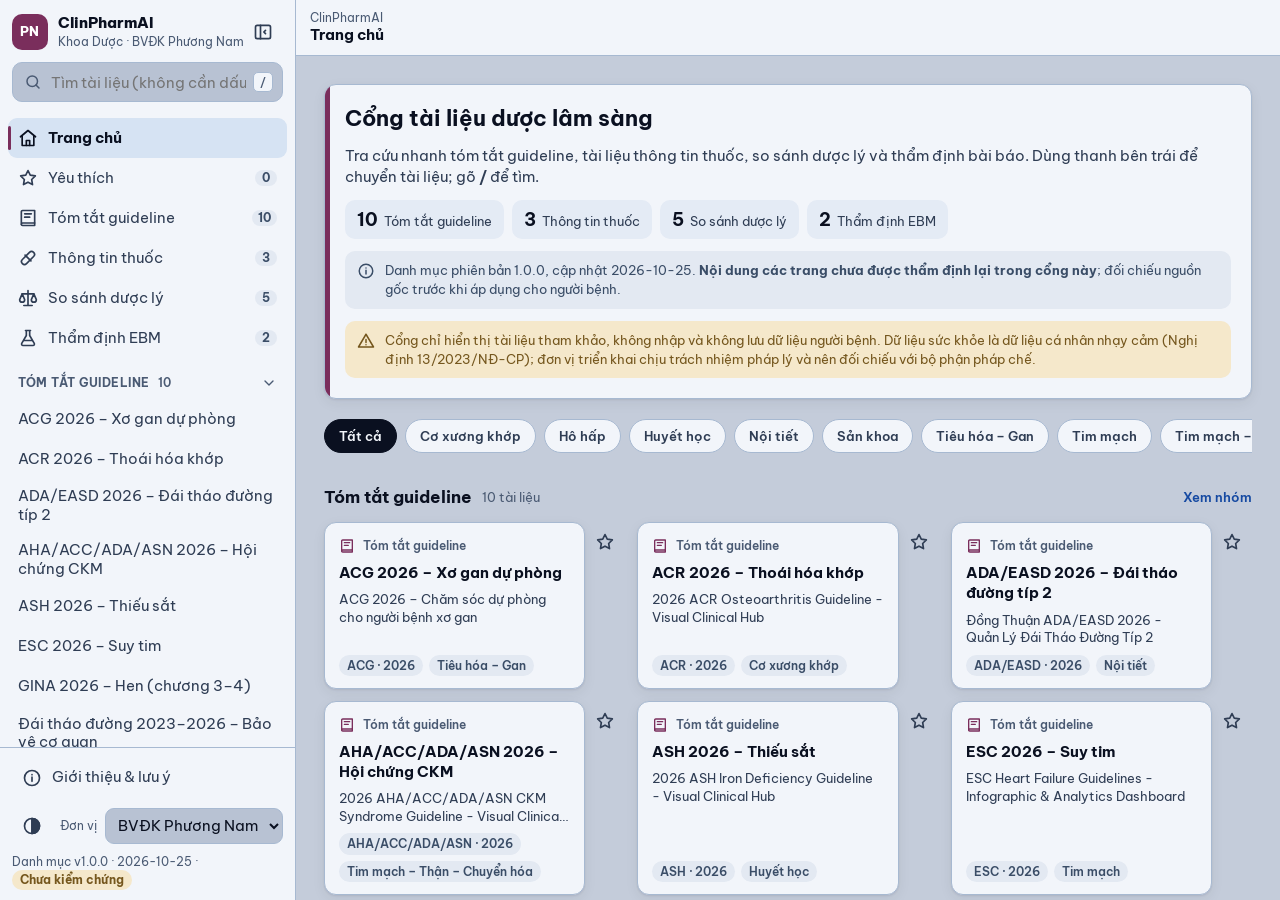
==== index.html @ 9ebda30a "feat: giao diện cổng có sidebar trái, PWA ngoại tuyến - index.html + css/base.css + css/themes.css: " ====
<!doctype html>
<html lang="vi" data-unit="phuong-nam">
<head>
<meta charset="utf-8">
<meta name="viewport" content="width=device-width, initial-scale=1, viewport-fit=cover">
<title>ClinPharmAI Portal</title>
<meta name="description" content="Cổng tra cứu tài liệu dược lâm sàng: tóm tắt guideline, thông tin thuốc, so sánh dược lý, thẩm định EBM.">
<meta name="theme-color" content="#f2f5fa" media="(prefers-color-scheme: light)">
<meta name="theme-color" content="#151f33" media="(prefers-color-scheme: dark)">
<link rel="manifest" href="manifest.webmanifest">
<link rel="icon" href="icons/icon.svg" type="image/svg+xml">
<link rel="apple-touch-icon" href="icons/apple-touch-icon.png">
<link rel="preconnect" href="https://fonts.googleapis.com">
<link rel="preconnect" href="https://fonts.gstatic.com" crossorigin>
<link rel="stylesheet" href="https://fonts.googleapis.com/css2?family=Be+Vietnam+Pro:wght@400;600;700;800&display=swap">
<link rel="stylesheet" href="css/base.css">
<link rel="stylesheet" href="css/themes.css">
<script>
  // Áp theme đã lưu trước khi vẽ để tránh nháy màu.
  (function () {
    try {
      var t = localStorage.getItem('cpai.theme'); if (t === 'light' || t === 'dark') document.documentElement.setAttribute('data-theme', t);
      var u = localStorage.getItem('cpai.unit'); if (u) document.documentElement.setAttribute('data-unit', u);
    } catch (e) {}
  })();
</script>
</head>
<body>
<svg xmlns="http://www.w3.org/2000/svg" style="display:none" aria-hidden="true">
  <symbol id="i-home" viewBox="0 0 24 24"><path d="M3 10.5 12 3l9 7.5"/><path d="M5 9.5V21h14V9.5"/><path d="M10 21v-6h4v6"/></symbol>
  <symbol id="i-star" viewBox="0 0 24 24"><path d="m12 3 2.7 5.6 6.1.9-4.4 4.3 1 6.1L12 17l-5.4 2.9 1-6.1-4.4-4.3 6.1-.9z"/></symbol>
  <symbol id="i-book" viewBox="0 0 24 24"><path d="M4 4.5A1.5 1.5 0 0 1 5.5 3H20v15H5.5A1.5 1.5 0 0 0 4 19.5z"/><path d="M4 19.5A1.5 1.5 0 0 0 5.5 21H20v-3"/><path d="M8 7h8M8 11h6"/></symbol>
  <symbol id="i-pill" viewBox="0 0 24 24"><rect x="2.5" y="8.5" width="19" height="7" rx="3.5" transform="rotate(-45 12 12)"/><path d="m8.5 8.5 7 7"/></symbol>
  <symbol id="i-scale" viewBox="0 0 24 24"><path d="M12 3v18M7 21h10M5 7h14"/><path d="m5 7-3 7a3 3 0 0 0 6 0z"/><path d="m19 7-3 7a3 3 0 0 0 6 0z"/></symbol>
  <symbol id="i-flask" viewBox="0 0 24 24"><path d="M9 3h6M10 3v6L4.5 18.5A1.7 1.7 0 0 0 6 21h12a1.7 1.7 0 0 0 1.5-2.5L14 9V3"/><path d="M7 15h10"/></symbol>
  <symbol id="i-info" viewBox="0 0 24 24"><circle cx="12" cy="12" r="9"/><path d="M12 11v5M12 8h.01"/></symbol>
  <symbol id="i-alert" viewBox="0 0 24 24"><path d="M12 3 2 20h20z"/><path d="M12 10v4M12 17h.01"/></symbol>
  <symbol id="i-menu" viewBox="0 0 24 24"><path d="M4 6h16M4 12h16M4 18h16"/></symbol>
  <symbol id="i-x" viewBox="0 0 24 24"><path d="M6 6l12 12M18 6 6 18"/></symbol>
  <symbol id="i-search" viewBox="0 0 24 24"><circle cx="11" cy="11" r="7"/><path d="m20 20-4-4"/></symbol>
  <symbol id="i-chev" viewBox="0 0 24 24"><path d="m6 9 6 6 6-6"/></symbol>
  <symbol id="i-left" viewBox="0 0 24 24"><path d="m15 6-6 6 6 6"/></symbol>
  <symbol id="i-right" viewBox="0 0 24 24"><path d="m9 6 6 6-6 6"/></symbol>
  <symbol id="i-panel" viewBox="0 0 24 24"><rect x="3" y="4" width="18" height="16" rx="2"/><path d="M9 4v16"/><path d="m15 10-2 2 2 2"/></symbol>
  <symbol id="i-external" viewBox="0 0 24 24"><path d="M14 4h6v6M20 4l-9 9"/><path d="M18 14v5a1 1 0 0 1-1 1H5a1 1 0 0 1-1-1V7a1 1 0 0 1 1-1h5"/></symbol>
  <symbol id="i-clock" viewBox="0 0 24 24"><circle cx="12" cy="12" r="9"/><path d="M12 7v5l3 2"/></symbol>
  <symbol id="i-sun" viewBox="0 0 24 24"><circle cx="12" cy="12" r="4"/><path d="M12 2v2M12 20v2M4.9 4.9l1.4 1.4M17.7 17.7l1.4 1.4M2 12h2M20 12h2M4.9 19.1l1.4-1.4M17.7 6.3l1.4-1.4"/></symbol>
  <symbol id="i-moon" viewBox="0 0 24 24"><path d="M20 14.5A8 8 0 1 1 9.5 4a6.5 6.5 0 0 0 10.5 10.5z"/></symbol>
  <symbol id="i-auto" viewBox="0 0 24 24"><circle cx="12" cy="12" r="9"/><path d="M12 3v18" /><path d="M12 3a9 9 0 0 1 0 18z" fill="currentColor"/></symbol>
</svg>

<a class="skip" href="#main">Bỏ qua tới nội dung</a>

<div class="app" id="app">
  <aside class="sb" id="sidebar" aria-label="Thanh điều hướng">
    <div class="sb-head">
      <a class="brand" href="#/" aria-label="Về trang chủ">
        <span class="brand-logo" id="brand-logo" aria-hidden="true">CP</span>
        <span class="brand-txt">
          <span class="brand-name">ClinPharmAI</span>
          <span class="brand-unit" id="brand-unit">Khoa Dược</span>
        </span>
      </a>
      <button class="icon-btn" id="btn-collapse" type="button" aria-label="Thu gọn thanh bên" title="Thu gọn / mở rộng (Ctrl+B)"><svg class="ico"><use href="#i-panel"/></svg></button>
      <button class="icon-btn sb-close" id="btn-close" type="button" aria-label="Đóng thanh bên"><svg class="ico"><use href="#i-x"/></svg></button>
    </div>

    <div class="sb-search" id="search-box" role="search">
      <svg class="ico" aria-hidden="true"><use href="#i-search"/></svg>
      <label for="q" class="sr-only">Tìm tài liệu</label>
      <input id="q" type="search" placeholder="Tìm tài liệu (không cần dấu)" autocomplete="off" spellcheck="false" enterkeyhint="go">
      <kbd aria-hidden="true">/</kbd>
      <button class="icon-btn clear" id="q-clear" type="button" aria-label="Xoá từ khoá"><svg class="ico"><use href="#i-x"/></svg></button>
    </div>

    <nav class="sb-nav" id="nav" aria-label="Danh mục tài liệu"></nav>

    <div class="sb-foot">
      <a class="nav-item" href="#/gioi-thieu" data-route="about"><svg class="ico" aria-hidden="true"><use href="#i-info"/></svg><span class="lbl">Giới thiệu &amp; lưu ý</span></a>
      <div class="sb-row">
        <button class="icon-btn" id="btn-theme" type="button" aria-label="Đổi giao diện sáng/tối" title="Giao diện: theo hệ thống"><svg class="ico"><use href="#i-auto"/></svg></button>
        <label for="unit">Đơn vị</label>
        <select id="unit">
          <option value="phuong-nam">BVĐK Phương Nam</option>
          <option value="phuong-chau">Phương Châu</option>
          <option value="clinpharmai">ClinPharmAI (lõi)</option>
        </select>
      </div>
      <div class="sb-meta" id="data-meta">Đang tải danh mục…</div>
    </div>
  </aside>
  <div class="scrim" id="scrim"></div>

  <div class="main">
    <header class="topbar">
      <button class="icon-btn menu-btn" id="btn-menu" type="button" aria-label="Mở thanh bên" aria-controls="sidebar" aria-expanded="false"><svg class="ico"><use href="#i-menu"/></svg></button>
      <div class="crumb">
        <span class="crumb-grp" id="crumb-grp">ClinPharmAI</span>
        <span class="crumb-title" id="crumb-title" aria-live="polite">Trang chủ</span>
      </div>
      <span class="pill-off" id="pill-off" hidden>Ngoại tuyến</span>
      <div class="top-actions" id="doc-actions" hidden>
        <button class="icon-btn" id="btn-prev" type="button" aria-label="Tài liệu trước trong nhóm"><svg class="ico"><use href="#i-left"/></svg></button>
        <button class="icon-btn" id="btn-next" type="button" aria-label="Tài liệu sau trong nhóm"><svg class="ico"><use href="#i-right"/></svg></button>
        <button class="icon-btn" id="btn-fav" type="button" aria-pressed="false" aria-label="Thêm vào yêu thích"><svg class="ico"><use href="#i-star"/></svg></button>
        <a class="icon-btn" id="btn-open" href="#" target="_blank" rel="noopener" aria-label="Mở tài liệu trong tab mới" title="Mở trong tab mới"><svg class="ico"><use href="#i-external"/></svg></a>
      </div>
    </header>

    <main id="main" tabindex="-1">
      <section class="view" id="view-page" aria-labelledby="page-h"></section>
      <section class="view viewer" id="view-doc" hidden>
        <div class="loadbar" aria-hidden="true"></div>
        <iframe id="frame" title="Tài liệu" referrerpolicy="no-referrer"></iframe>
      </section>
    </main>
  </div>
</div>

<div class="toast" id="toast" role="status" hidden>
  <span>Đã có bản cập nhật mới.</span>
  <button type="button" id="btn-update">Tải lại</button>
</div>

<noscript><p style="padding:16px">Cần bật JavaScript để dùng cổng tài liệu. Có thể mở trực tiếp các tệp trong thư mục <code>pages/</code>.</p></noscript>

<script src="js/lib.js"></script>
<script src="js/app.js"></script>
</body>
</html>
---- css/base.css ----
/* ClinPharmAI Portal – lõi giao diện. Token lấy từ :root của trang ClinPharmAI (so-sanh-macrolid). */
:root {
  --font: 'Be Vietnam Pro', system-ui, -apple-system, 'Segoe UI', Roboto, sans-serif;
  --text-body: 14.5px; --text-small: 13px; --text-heading: 16.5px;
  --bg: #c4ccda; --bg2: #b8c2d3; --card: #f2f5fa; --card2: #e4ebf5;
  --line: #a7b9d1; --tx: #0a1020; --mut: #2f3d54; --dim: #4a5a73;
  --blue: #164aa2; --accent: #0a8f9b; --accent-ink: #ffffff;
  --val: #d6e3f3;
  --positive-bg: #d9ebe1; --positive-ink: #245d43;
  --caution-bg: #f5e8cb; --caution-ink: #75571e;
  --negative-bg: #f1dce1; --negative-ink: #8b394d;
  --neutral-bg: #e3e9f2; --neutral-ink: #3a4d67;
  --sb-w: 296px; --rail-w: 68px; --top-h: 56px;
  --radius: 12px; --shadow: 0 1px 2px rgba(10, 16, 32, .08), 0 4px 14px rgba(10, 16, 32, .06);
  color-scheme: light;
}

@media (prefers-color-scheme: dark) {
  :root:not([data-theme="light"]) {
    --bg: #0d1424; --bg2: #111a2d; --card: #151f33; --card2: #1c2840;
    --line: #2b3a57; --tx: #e6ecf5; --mut: #b6c2d6; --dim: #8e9db5;
    --blue: #8fb4ff; --val: #22345a;
    --positive-bg: #17352a; --positive-ink: #9fd8b9;
    --caution-bg: #3a3018; --caution-ink: #ecd29a;
    --negative-bg: #3d1f29; --negative-ink: #f0b3c2;
    --neutral-bg: #1f2b42; --neutral-ink: #c0cde2;
    --shadow: 0 1px 2px rgba(0, 0, 0, .4), 0 4px 14px rgba(0, 0, 0, .25);
    color-scheme: dark;
  }
}
:root[data-theme="dark"] {
  --bg: #0d1424; --bg2: #111a2d; --card: #151f33; --card2: #1c2840;
  --line: #2b3a57; --tx: #e6ecf5; --mut: #b6c2d6; --dim: #8e9db5;
  --blue: #8fb4ff; --val: #22345a;
  --positive-bg: #17352a; --positive-ink: #9fd8b9;
  --caution-bg: #3a3018; --caution-ink: #ecd29a;
  --negative-bg: #3d1f29; --negative-ink: #f0b3c2;
  --neutral-bg: #1f2b42; --neutral-ink: #c0cde2;
  --shadow: 0 1px 2px rgba(0, 0, 0, .4), 0 4px 14px rgba(0, 0, 0, .25);
  color-scheme: dark;
}

*, *::before, *::after { box-sizing: border-box; }
html, body { height: 100%; }
body {
  margin: 0; font-family: var(--font); font-size: var(--text-body); line-height: 1.5;
  color: var(--tx); background: var(--bg); -webkit-text-size-adjust: 100%;
  overflow: hidden;
}
button, input, select { font: inherit; color: inherit; }
a { color: var(--blue); }
.ico { width: 20px; height: 20px; flex: none; fill: none; stroke: currentColor; stroke-width: 2; stroke-linecap: round; stroke-linejoin: round; }
.sr-only { position: absolute !important; width: 1px; height: 1px; overflow: hidden; clip: rect(0 0 0 0); white-space: nowrap; }
.skip { position: absolute; left: 8px; top: -60px; z-index: 100; background: var(--card); color: var(--tx); padding: 8px 12px; border-radius: 8px; }
.skip:focus { top: 8px; }
:focus-visible { outline: 3px solid var(--accent); outline-offset: 2px; }

/* ---------- Khung ---------- */
.app { display: flex; height: 100vh; height: 100dvh; }
.main { flex: 1; min-width: 0; display: flex; flex-direction: column; }

/* ---------- Sidebar ---------- */
.sb {
  width: var(--sb-w); flex: none; display: flex; flex-direction: column;
  background: var(--card); border-right: 1px solid var(--line);
  transition: width .18s ease, transform .2s ease;
}
.sb-head { display: flex; align-items: center; gap: 10px; padding: 12px 12px 10px; min-height: var(--top-h); }
.brand { display: flex; align-items: center; gap: 10px; min-width: 0; flex: 1; color: inherit; text-decoration: none; border-radius: 10px; }
.brand-logo {
  width: 36px; height: 36px; border-radius: 10px; flex: none; display: grid; place-items: center;
  background: var(--accent); color: var(--accent-ink); font-weight: 800; font-size: 13px; letter-spacing: .3px;
}
.brand-txt { min-width: 0; line-height: 1.2; }
.brand-name { font-weight: 800; font-size: 15px; white-space: nowrap; overflow: hidden; text-overflow: ellipsis; }
.brand-unit { font-size: 12px; color: var(--dim); white-space: nowrap; overflow: hidden; text-overflow: ellipsis; }
.icon-btn {
  width: 40px; height: 40px; flex: none; display: inline-grid; place-items: center;
  border: 1px solid transparent; border-radius: 10px; background: transparent; cursor: pointer; color: var(--mut);
}
.icon-btn:hover { background: var(--card2); color: var(--tx); }
.icon-btn[aria-pressed="true"] { color: var(--accent); }
.icon-btn[disabled] { opacity: .35; pointer-events: none; }

.sb-search { padding: 0 12px 10px; position: relative; }
.sb-search .ico { position: absolute; left: 24px; top: 11px; width: 18px; height: 18px; color: var(--dim); pointer-events: none; }
.sb-search input {
  width: 100%; height: 40px; padding: 0 36px 0 38px; border-radius: 10px;
  border: 1px solid var(--line); background: var(--bg2); outline: none;
}
.sb-search input:focus { border-color: var(--accent); background: var(--card); }
.sb-search input::-webkit-search-cancel-button { display: none; }
.sb-search kbd {
  position: absolute; right: 22px; top: 10px; font: 600 11px/18px var(--font); padding: 0 6px;
  border: 1px solid var(--line); border-radius: 5px; color: var(--dim); background: var(--card);
}
.sb-search .clear { position: absolute; right: 16px; top: 2px; width: 36px; height: 36px; display: none; }
.sb-search.has-q .clear { display: inline-grid; }
.sb-search.has-q kbd { display: none; }

.sb-nav { flex: 1; overflow-y: auto; overscroll-behavior: contain; padding: 4px 8px 12px; }
.nav-sec { margin-top: 10px; }
.nav-title {
  display: flex; align-items: center; gap: 8px; width: 100%; padding: 6px 10px; border: 0; background: none;
  font-size: 11.5px; font-weight: 700; letter-spacing: .5px; text-transform: uppercase; color: var(--dim); cursor: default; text-align: left;
}
button.nav-title { cursor: pointer; border-radius: 8px; }
button.nav-title:hover { background: var(--card2); color: var(--tx); }
.nav-title .chev { width: 16px; height: 16px; margin-left: auto; transition: transform .15s; }
.nav-title[aria-expanded="false"] .chev { transform: rotate(-90deg); }
.nav-title .count { font-weight: 600; letter-spacing: 0; text-transform: none; color: var(--dim); }
.nav-list { list-style: none; margin: 2px 0 0; padding: 0; }
.nav-list[hidden] { display: none; }
.nav-item {
  position: relative; display: flex; align-items: center; gap: 10px; min-height: 40px; padding: 8px 10px;
  border-radius: 9px; color: var(--mut); text-decoration: none; line-height: 1.3;
}
.nav-item:hover { background: var(--card2); color: var(--tx); }
.nav-item[aria-current="page"] { background: var(--val); color: var(--tx); font-weight: 700; }
.nav-item[aria-current="page"]::before {
  content: ""; position: absolute; left: 0; top: 8px; bottom: 8px; width: 3px; border-radius: 3px; background: var(--accent);
}
.nav-item .lbl { flex: 1; min-width: 0; overflow: hidden; text-overflow: ellipsis; }
.nav-item .badge { font-size: 11.5px; font-weight: 700; min-width: 22px; text-align: center; padding: 1px 6px; border-radius: 999px; background: var(--neutral-bg); color: var(--neutral-ink); }
.nav-item .sub { display: block; font-size: 11.5px; font-weight: 400; color: var(--dim); }
.nav-item mark { background: var(--caution-bg); color: var(--caution-ink); border-radius: 3px; padding: 0 1px; }
.nav-empty { padding: 14px 12px; color: var(--dim); font-size: var(--text-small); }

.sb-foot { border-top: 1px solid var(--line); padding: 10px 12px; display: flex; flex-direction: column; gap: 8px; }
.sb-row { display: flex; align-items: center; gap: 8px; }
.sb-row label { font-size: 12px; color: var(--dim); white-space: nowrap; }
.sb-row select {
  flex: 1; min-width: 0; height: 36px; border-radius: 9px; border: 1px solid var(--line); background: var(--bg2); padding: 0 8px;
}
.sb-meta { font-size: 11.5px; color: var(--dim); line-height: 1.4; }

/* Thu gọn thành thanh biểu tượng (máy tính) */
@media (min-width: 900px) {
  .app[data-sb="rail"] .sb { width: var(--rail-w); }
  .app[data-sb="rail"] .brand-txt,
  .app[data-sb="rail"] .sb-search,
  .app[data-sb="rail"] .nav-title,
  .app[data-sb="rail"] .nav-item .lbl,
  .app[data-sb="rail"] .nav-item .badge,
  .app[data-sb="rail"] .nav-sec.docs,
  .app[data-sb="rail"] .sb-row label,
  .app[data-sb="rail"] .sb-row select,
  .app[data-sb="rail"] .sb-meta { display: none; }
  .app[data-sb="rail"] .sb-head { flex-direction: column; padding: 10px 0; gap: 6px; }
  .app[data-sb="rail"] .brand { flex: none; }
  .app[data-sb="rail"] .nav-item { justify-content: center; padding: 8px 0; }
  .app[data-sb="rail"] .nav-list[hidden] { display: block; }
  .app[data-sb="rail"] .sb-row { justify-content: center; }
  .app[data-sb="rail"] #btn-collapse .ico { transform: rotate(180deg); }
  .sb-close, .menu-btn { display: none !important; }
}

/* Ngăn kéo trượt (điện thoại / máy tính bảng dọc) */
@media (max-width: 899.98px) {
  .sb {
    position: fixed; z-index: 40; inset: 0 auto 0 0; width: min(86vw, 320px);
    transform: translateX(-102%); box-shadow: 0 0 40px rgba(0, 0, 0, .25);
  }
  .app[data-drawer="open"] .sb { transform: none; }
  .scrim { position: fixed; inset: 0; z-index: 30; background: rgba(10, 16, 32, .45); opacity: 0; pointer-events: none; transition: opacity .2s; }
  .app[data-drawer="open"] .scrim { opacity: 1; pointer-events: auto; }
  #btn-collapse { display: none; }
  .sb-search kbd { display: none; }
}
@media (prefers-reduced-motion: reduce) { .sb, .scrim, .nav-title .chev { transition: none; } }

/* ---------- Thanh trên ---------- */
.topbar {
  height: var(--top-h); flex: none; display: flex; align-items: center; gap: 6px; padding: 0 10px;
  background: var(--card); border-bottom: 1px solid var(--line);
}
.crumb { flex: 1; min-width: 0; display: flex; flex-direction: column; line-height: 1.25; padding: 0 4px; }
.crumb-grp { font-size: 11.5px; color: var(--dim); white-space: nowrap; overflow: hidden; text-overflow: ellipsis; }
.crumb-title { font-weight: 700; white-space: nowrap; overflow: hidden; text-overflow: ellipsis; }
.top-actions { display: flex; align-items: center; gap: 2px; }
.top-actions[hidden] { display: none; }
.pill-off { font-size: 12px; font-weight: 700; padding: 3px 8px; border-radius: 999px; background: var(--caution-bg); color: var(--caution-ink); white-space: nowrap; }
.pill-off[hidden] { display: none; }
@media (max-width: 480px) { #btn-prev, #btn-next { display: none; } }

/* ---------- Vùng nội dung ---------- */
#main { flex: 1; min-height: 0; position: relative; outline: none; }
.view { position: absolute; inset: 0; overflow-y: auto; overscroll-behavior: contain; }
.view[hidden] { display: none; }
.wrap { max-width: 1100px; margin: 0 auto; padding: 20px 16px 40px; }
@media (min-width: 900px) { .wrap { padding: 28px 28px 48px; } }

.hero {
  background: var(--card); border: 1px solid var(--line); border-radius: var(--radius); box-shadow: var(--shadow);
  padding: 20px; display: grid; gap: 12px; position: relative; overflow: hidden;
}
.hero::before { content: ""; position: absolute; inset: 0 auto 0 0; width: 5px; background: var(--accent); }
.hero h1 { margin: 0; font-size: 22px; line-height: 1.25; }
.hero p { margin: 0; color: var(--mut); }
.stats { display: flex; flex-wrap: wrap; gap: 8px; }
.stat { display: flex; align-items: baseline; gap: 6px; padding: 6px 12px; border-radius: 10px; background: var(--card2); }
.stat b { font-size: 18px; }
.stat span { font-size: 12.5px; color: var(--mut); }

.note {
  display: flex; gap: 10px; align-items: flex-start; padding: 10px 12px; border-radius: 10px;
  font-size: var(--text-small); background: var(--caution-bg); color: var(--caution-ink); line-height: 1.45;
}
.note .ico { width: 18px; height: 18px; margin-top: 1px; }
.note.info { background: var(--neutral-bg); color: var(--neutral-ink); }

.sec-h { display: flex; align-items: center; gap: 10px; margin: 26px 0 12px; }
.sec-h h2 { margin: 0; font-size: var(--text-heading); }
.sec-h .count { color: var(--dim); font-size: var(--text-small); }
.sec-h a { margin-left: auto; font-size: var(--text-small); font-weight: 600; text-decoration: none; }

.chips { display: flex; gap: 8px; overflow-x: auto; padding: 2px 0 6px; margin-top: 18px; scrollbar-width: thin; }
.chip {
  flex: none; height: 34px; padding: 0 14px; border-radius: 999px; border: 1px solid var(--line);
  background: var(--card); color: var(--mut); cursor: pointer; font-size: var(--text-small); font-weight: 600;
}
.chip[aria-pressed="true"] { background: var(--tx); color: var(--card); border-color: var(--tx); }

.grid { display: grid; gap: 12px; grid-template-columns: repeat(auto-fill, minmax(min(100%, 260px), 1fr)); }
.card-wrap { position: relative; display: flex; }
.card {
  flex: 1; position: relative; display: flex; flex-direction: column; gap: 8px; padding: 14px 14px 12px; min-height: 120px;
  background: var(--card); border: 1px solid var(--line); border-radius: var(--radius); box-shadow: var(--shadow);
  color: inherit; text-decoration: none; transition: border-color .15s, transform .15s;
}
.card:hover { border-color: var(--accent); transform: translateY(-1px); }
.card-top { display: flex; align-items: center; gap: 8px; color: var(--dim); font-size: 12px; font-weight: 600; padding-right: 36px; }
.card-top .ico { width: 16px; height: 16px; color: var(--accent); }
.card h3 { margin: 0; font-size: 15px; line-height: 1.35; }
.card p { margin: 0; font-size: 12.5px; color: var(--mut); line-height: 1.4; display: -webkit-box; -webkit-line-clamp: 2; -webkit-box-orient: vertical; overflow: hidden; }
.tags { display: flex; flex-wrap: wrap; gap: 6px; margin-top: auto; }
.tag { font-size: 11.5px; font-weight: 600; padding: 2px 8px; border-radius: 999px; background: var(--neutral-bg); color: var(--neutral-ink); }
.card .fav { position: absolute; top: 6px; right: 6px; z-index: 1; }
.card .fav[aria-pressed="true"] .ico { fill: currentColor; color: #d89a12; }

.empty { text-align: center; padding: 48px 16px; color: var(--dim); }
.empty .ico { width: 40px; height: 40px; margin-bottom: 8px; }
.empty h2 { color: var(--tx); font-size: var(--text-heading); margin: 0 0 6px; }

/* Khung xem tài liệu */
.viewer { display: flex; flex-direction: column; overflow: hidden; background: #fff; }
.viewer iframe { flex: 1; width: 100%; border: 0; background: #fff; }
.loadbar { position: absolute; top: 0; left: 0; height: 3px; width: 0; background: var(--accent); z-index: 2; transition: width .3s ease, opacity .3s; }
.viewer.loading .loadbar { width: 70%; transition: width 6s cubic-bezier(.1, .7, .2, 1); }
.viewer.loaded .loadbar { width: 100%; opacity: 0; }

/* Trang giới thiệu */
.prose { background: var(--card); border: 1px solid var(--line); border-radius: var(--radius); padding: 18px 20px; box-shadow: var(--shadow); }
.prose h2 { font-size: var(--text-heading); margin: 18px 0 8px; }
.prose h2:first-child { margin-top: 0; }
.prose p, .prose li { color: var(--mut); }
.prose table { width: 100%; border-collapse: collapse; font-size: var(--text-small); }
.prose th, .prose td { text-align: left; padding: 7px 8px; border-bottom: 1px solid var(--line); vertical-align: top; }
.prose kbd { font: 600 12px var(--font); padding: 1px 6px; border: 1px solid var(--line); border-radius: 5px; background: var(--card2); }
.badge-unv { display: inline-block; font-size: 11.5px; font-weight: 700; padding: 2px 8px; border-radius: 999px; background: var(--caution-bg); color: var(--caution-ink); }

/* Thông báo cập nhật */
.toast {
  position: fixed; left: 50%; bottom: 16px; transform: translateX(-50%); z-index: 60; display: flex; align-items: center; gap: 12px;
  background: var(--tx); color: var(--card); padding: 10px 12px 10px 16px; border-radius: 12px; box-shadow: var(--shadow);
  max-width: calc(100vw - 32px); font-size: var(--text-small);
}
.toast[hidden] { display: none; }
.toast button { border: 0; border-radius: 8px; padding: 8px 12px; font-weight: 700; background: var(--accent); color: var(--accent-ink); cursor: pointer; }
---- css/themes.css ----
/* Lớp theme theo đơn vị: chỉ đổi màu nhấn. Tên/logo đổi trong js/app.js (UNITS). */
:root[data-unit="clinpharmai"] { --accent: #0a8f9b; --accent-ink: #ffffff; }
/* Phương Nam: màu mận theo bộ nhận diện navy + mận (mã màu chưa đối chiếu logo gốc) */
:root[data-unit="phuong-nam"] { --accent: #7a2e5c; --accent-ink: #ffffff; }
/* Phương Châu: màu tạm, CHƯA có bộ nhận diện gốc để đối chiếu */
:root[data-unit="phuong-chau"] { --accent: #0b6e4f; --accent-ink: #ffffff; }

@media (prefers-color-scheme: dark) {
  :root:not([data-theme="light"])[data-unit="phuong-nam"] { --accent: #d07aab; --accent-ink: #1a0a14; }
  :root:not([data-theme="light"])[data-unit="phuong-chau"] { --accent: #4fc79a; --accent-ink: #062016; }
  :root:not([data-theme="light"])[data-unit="clinpharmai"] { --accent: #3cc4cf; --accent-ink: #04191b; }
}
:root[data-theme="dark"][data-unit="phuong-nam"] { --accent: #d07aab; --accent-ink: #1a0a14; }
:root[data-theme="dark"][data-unit="phuong-chau"] { --accent: #4fc79a; --accent-ink: #062016; }
:root[data-theme="dark"][data-unit="clinpharmai"] { --accent: #3cc4cf; --accent-ink: #04191b; }
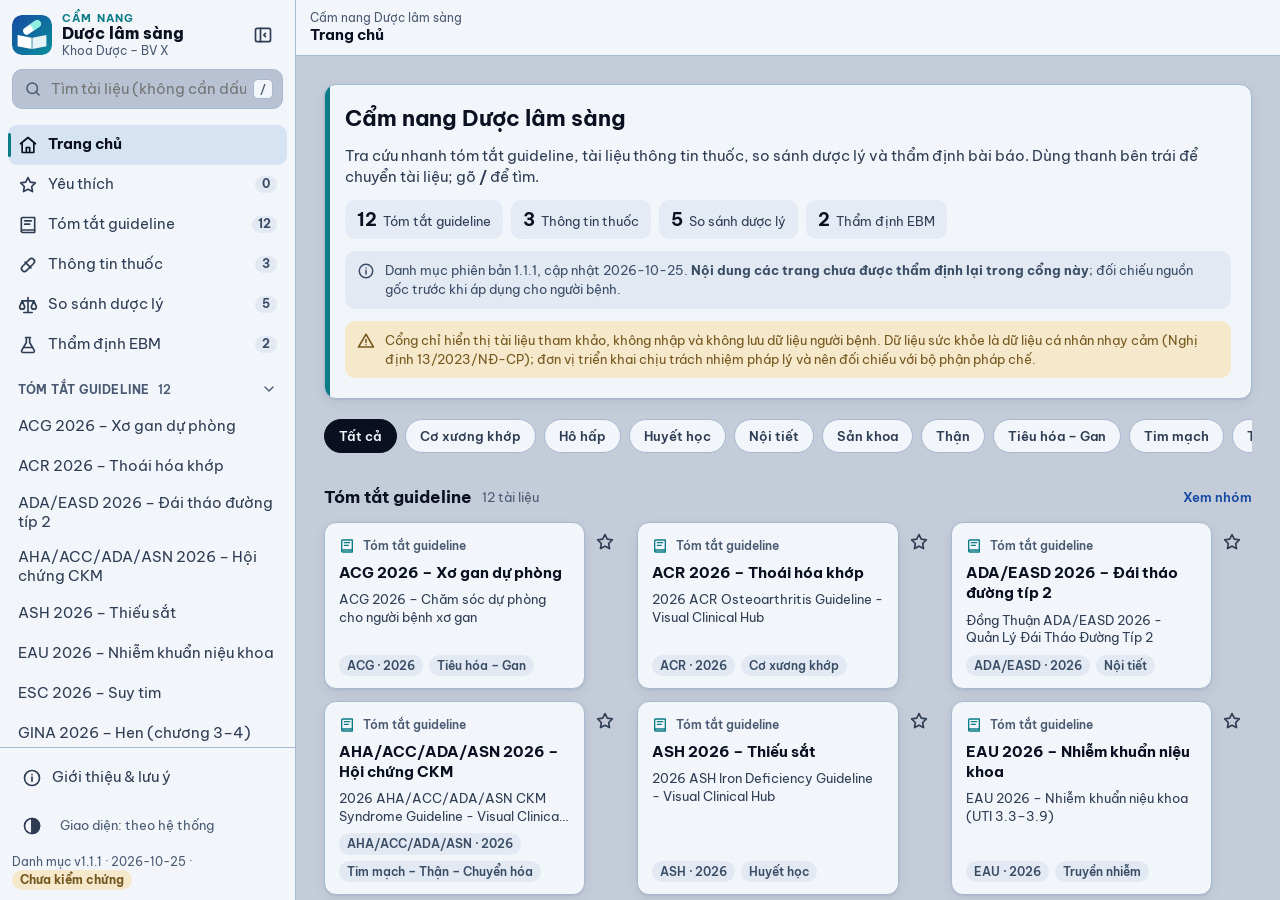
==== commit 7a66596e: "feat: đổi tên thành Cẩm nang Dược lâm sàng, logo mới, đơn vị Khoa Dược – BV X - Tên ứng dụng: Cẩm na" ====
--- a/index.html
+++ b/index.html
@@ -1,10 +1,10 @@
 <!doctype html>
-<html lang="vi" data-unit="phuong-nam">
+<html lang="vi" data-unit="bv-x">
 <head>
 <meta charset="utf-8">
 <meta name="viewport" content="width=device-width, initial-scale=1, viewport-fit=cover">
-<title>ClinPharmAI Portal</title>
-<meta name="description" content="Cổng tra cứu tài liệu dược lâm sàng: tóm tắt guideline, thông tin thuốc, so sánh dược lý, thẩm định EBM.">
+<title>Cẩm nang Dược lâm sàng</title>
+<meta name="description" content="Cẩm nang Dược lâm sàng – Khoa Dược, BV X: tóm tắt guideline, thông tin thuốc, so sánh dược lý, thẩm định EBM.">
 <meta name="theme-color" content="#f2f5fa" media="(prefers-color-scheme: light)">
 <meta name="theme-color" content="#151f33" media="(prefers-color-scheme: dark)">
 <link rel="manifest" href="manifest.webmanifest">
@@ -20,7 +20,6 @@
   (function () {
     try {
       var t = localStorage.getItem('cpai.theme'); if (t === 'light' || t === 'dark') document.documentElement.setAttribute('data-theme', t);
-      var u = localStorage.getItem('cpai.unit'); if (u) document.documentElement.setAttribute('data-unit', u);
     } catch (e) {}
   })();
 </script>
@@ -55,10 +54,10 @@
   <aside class="sb" id="sidebar" aria-label="Thanh điều hướng">
     <div class="sb-head">
       <a class="brand" href="#/" aria-label="Về trang chủ">
-        <span class="brand-logo" id="brand-logo" aria-hidden="true">CP</span>
+        <img class="brand-logo" src="icons/icon.svg" width="40" height="40" alt="">
         <span class="brand-txt">
-          <span class="brand-name">ClinPharmAI</span>
-          <span class="brand-unit" id="brand-unit">Khoa Dược</span>
+          <span class="brand-name"><span class="brand-kicker">Cẩm nang</span> <span class="brand-main">Dược lâm sàng</span></span>
+          <span class="brand-unit">Khoa Dược – BV X</span>
         </span>
       </a>
       <button class="icon-btn" id="btn-collapse" type="button" aria-label="Thu gọn thanh bên" title="Thu gọn / mở rộng (Ctrl+B)"><svg class="ico"><use href="#i-panel"/></svg></button>
@@ -79,12 +78,7 @@
       <a class="nav-item" href="#/gioi-thieu" data-route="about"><svg class="ico" aria-hidden="true"><use href="#i-info"/></svg><span class="lbl">Giới thiệu &amp; lưu ý</span></a>
       <div class="sb-row">
         <button class="icon-btn" id="btn-theme" type="button" aria-label="Đổi giao diện sáng/tối" title="Giao diện: theo hệ thống"><svg class="ico"><use href="#i-auto"/></svg></button>
-        <label for="unit">Đơn vị</label>
-        <select id="unit">
-          <option value="phuong-nam">BVĐK Phương Nam</option>
-          <option value="phuong-chau">Phương Châu</option>
-          <option value="clinpharmai">ClinPharmAI (lõi)</option>
-        </select>
+        <span class="sb-row-lbl" id="theme-lbl">Giao diện: theo hệ thống</span>
       </div>
       <div class="sb-meta" id="data-meta">Đang tải danh mục…</div>
     </div>
@@ -95,7 +89,7 @@
     <header class="topbar">
       <button class="icon-btn menu-btn" id="btn-menu" type="button" aria-label="Mở thanh bên" aria-controls="sidebar" aria-expanded="false"><svg class="ico"><use href="#i-menu"/></svg></button>
       <div class="crumb">
-        <span class="crumb-grp" id="crumb-grp">ClinPharmAI</span>
+        <span class="crumb-grp" id="crumb-grp">Cẩm nang Dược lâm sàng</span>
         <span class="crumb-title" id="crumb-title" aria-live="polite">Trang chủ</span>
       </div>
       <span class="pill-off" id="pill-off" hidden>Ngoại tuyến</span>
--- a/css/base.css
+++ b/css/base.css
@@ -1,4 +1,4 @@
-/* ClinPharmAI Portal – lõi giao diện. Token lấy từ :root của trang ClinPharmAI (so-sanh-macrolid). */
+/* Cẩm nang Dược lâm sàng – lõi giao diện. Token lấy từ :root của trang ClinPharmAI (so-sanh-macrolid). */
 :root {
   --font: 'Be Vietnam Pro', system-ui, -apple-system, 'Segoe UI', Roboto, sans-serif;
   --text-body: 14.5px; --text-small: 13px; --text-heading: 16.5px;
@@ -67,13 +67,11 @@
 }
 .sb-head { display: flex; align-items: center; gap: 10px; padding: 12px 12px 10px; min-height: var(--top-h); }
 .brand { display: flex; align-items: center; gap: 10px; min-width: 0; flex: 1; color: inherit; text-decoration: none; border-radius: 10px; }
-.brand-logo {
-  width: 36px; height: 36px; border-radius: 10px; flex: none; display: grid; place-items: center;
-  background: var(--accent); color: var(--accent-ink); font-weight: 800; font-size: 13px; letter-spacing: .3px;
-}
+.brand-logo { width: 40px; height: 40px; border-radius: 10px; flex: none; display: block; }
 .brand-txt { min-width: 0; line-height: 1.2; }
-.brand-name { font-weight: 800; font-size: 15px; white-space: nowrap; overflow: hidden; text-overflow: ellipsis; }
-.brand-unit { font-size: 12px; color: var(--dim); white-space: nowrap; overflow: hidden; text-overflow: ellipsis; }
+.brand-name { display: block; line-height: 1.15; }
+.brand-kicker { display: block; font-size: 10.5px; font-weight: 700; letter-spacing: 1.2px; text-transform: uppercase; color: var(--accent); }
+.brand-main { display: block; font-size: 16px; font-weight: 800; white-space: nowrap; overflow: hidden; text-overflow: ellipsis; }.brand-unit { display: block; margin-top: 2px; font-size: 12px; color: var(--dim); white-space: nowrap; overflow: hidden; text-overflow: ellipsis; }
 .icon-btn {
   width: 40px; height: 40px; flex: none; display: inline-grid; place-items: center;
   border: 1px solid transparent; border-radius: 10px; background: transparent; cursor: pointer; color: var(--mut);
@@ -128,10 +126,7 @@
 
 .sb-foot { border-top: 1px solid var(--line); padding: 10px 12px; display: flex; flex-direction: column; gap: 8px; }
 .sb-row { display: flex; align-items: center; gap: 8px; }
-.sb-row label { font-size: 12px; color: var(--dim); white-space: nowrap; }
-.sb-row select {
-  flex: 1; min-width: 0; height: 36px; border-radius: 9px; border: 1px solid var(--line); background: var(--bg2); padding: 0 8px;
-}
+.sb-row-lbl { font-size: 12.5px; color: var(--dim); white-space: nowrap; overflow: hidden; text-overflow: ellipsis; }
 .sb-meta { font-size: 11.5px; color: var(--dim); line-height: 1.4; }
 
 /* Thu gọn thành thanh biểu tượng (máy tính) */
@@ -143,8 +138,7 @@
   .app[data-sb="rail"] .nav-item .lbl,
   .app[data-sb="rail"] .nav-item .badge,
   .app[data-sb="rail"] .nav-sec.docs,
-  .app[data-sb="rail"] .sb-row label,
-  .app[data-sb="rail"] .sb-row select,
+  .app[data-sb="rail"] .sb-row-lbl,
   .app[data-sb="rail"] .sb-meta { display: none; }
   .app[data-sb="rail"] .sb-head { flex-direction: column; padding: 10px 0; gap: 6px; }
   .app[data-sb="rail"] .brand { flex: none; }
--- a/css/themes.css
+++ b/css/themes.css
@@ -1,15 +1,8 @@
-/* Lớp theme theo đơn vị: chỉ đổi màu nhấn. Tên/logo đổi trong js/app.js (UNITS). */
-:root[data-unit="clinpharmai"] { --accent: #0a8f9b; --accent-ink: #ffffff; }
-/* Phương Nam: màu mận theo bộ nhận diện navy + mận (mã màu chưa đối chiếu logo gốc) */
-:root[data-unit="phuong-nam"] { --accent: #7a2e5c; --accent-ink: #ffffff; }
-/* Phương Châu: màu tạm, CHƯA có bộ nhận diện gốc để đối chiếu */
-:root[data-unit="phuong-chau"] { --accent: #0b6e4f; --accent-ink: #ffffff; }
+/* Lớp theme theo đơn vị: chỉ đổi màu nhấn. Thêm đơn vị mới bằng một khối :root[data-unit="..."]. */
+/* BV X: xanh ngọc theo logo Cẩm nang Dược lâm sàng (chữ trắng trên nền này đạt tương phản ≥ 4,5:1) */
+:root[data-unit="bv-x"] { --accent: #0b7c86; --accent-ink: #ffffff; }
 
 @media (prefers-color-scheme: dark) {
-  :root:not([data-theme="light"])[data-unit="phuong-nam"] { --accent: #d07aab; --accent-ink: #1a0a14; }
-  :root:not([data-theme="light"])[data-unit="phuong-chau"] { --accent: #4fc79a; --accent-ink: #062016; }
-  :root:not([data-theme="light"])[data-unit="clinpharmai"] { --accent: #3cc4cf; --accent-ink: #04191b; }
+  :root:not([data-theme="light"])[data-unit="bv-x"] { --accent: #3cc4cf; --accent-ink: #04191b; }
 }
-:root[data-theme="dark"][data-unit="phuong-nam"] { --accent: #d07aab; --accent-ink: #1a0a14; }
-:root[data-theme="dark"][data-unit="phuong-chau"] { --accent: #4fc79a; --accent-ink: #062016; }
-:root[data-theme="dark"][data-unit="clinpharmai"] { --accent: #3cc4cf; --accent-ink: #04191b; }
+:root[data-theme="dark"][data-unit="bv-x"] { --accent: #3cc4cf; --accent-ink: #04191b; }
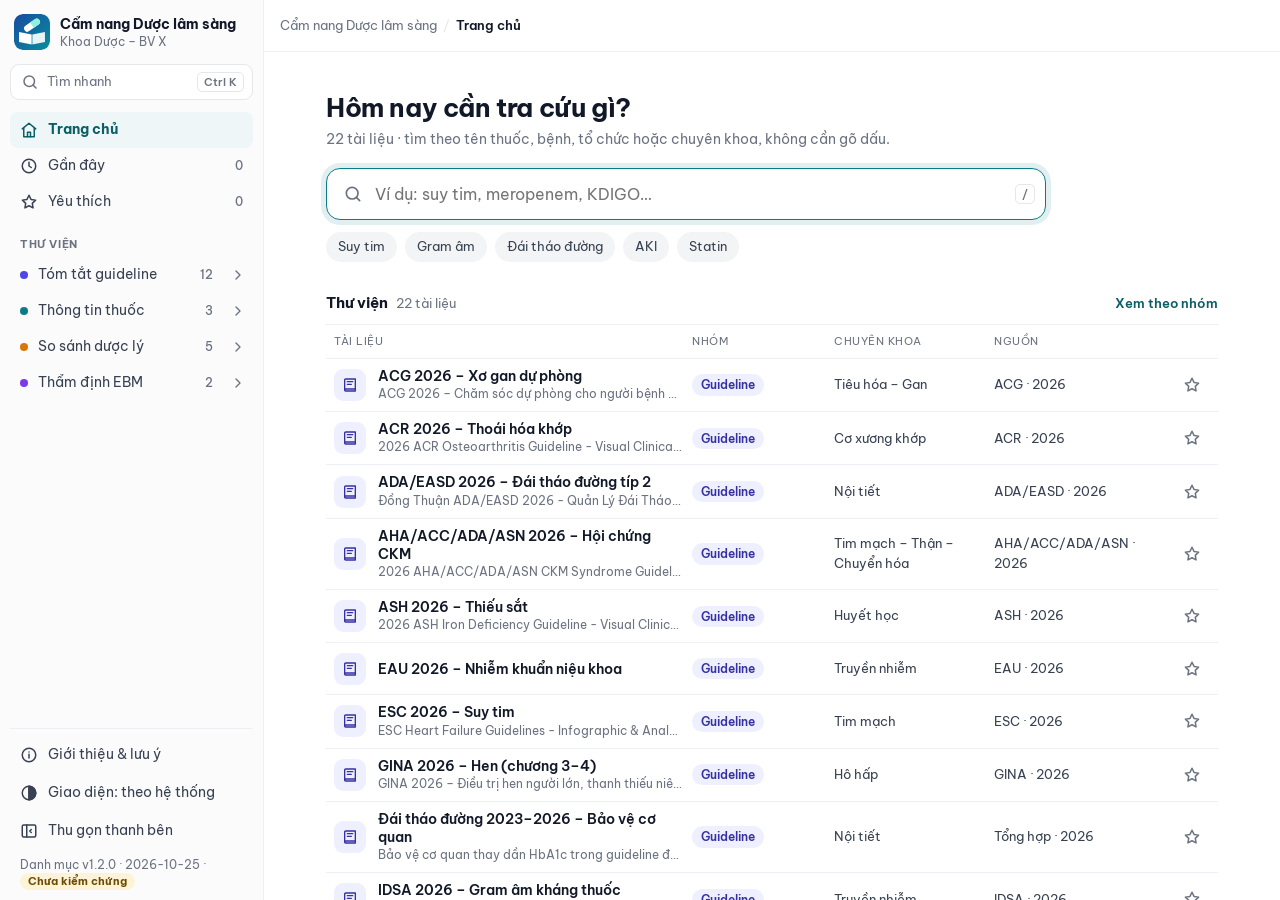
==== commit 007e7f02: "feat(ui): giao diện mẫu A "Tĩnh & Tập trung" - Sidebar dạng cây: Trang chủ, Gần đây, Yêu thích; Thư " ====
--- a/index.html
+++ b/index.html
@@ -5,14 +5,14 @@
 <meta name="viewport" content="width=device-width, initial-scale=1, viewport-fit=cover">
 <title>Cẩm nang Dược lâm sàng</title>
 <meta name="description" content="Cẩm nang Dược lâm sàng – Khoa Dược, BV X: tóm tắt guideline, thông tin thuốc, so sánh dược lý, thẩm định EBM.">
-<meta name="theme-color" content="#f2f5fa" media="(prefers-color-scheme: light)">
-<meta name="theme-color" content="#151f33" media="(prefers-color-scheme: dark)">
+<meta name="theme-color" content="#ffffff" media="(prefers-color-scheme: light)">
+<meta name="theme-color" content="#0d1424" media="(prefers-color-scheme: dark)">
 <link rel="manifest" href="manifest.webmanifest">
 <link rel="icon" href="icons/icon.svg" type="image/svg+xml">
 <link rel="apple-touch-icon" href="icons/apple-touch-icon.png">
 <link rel="preconnect" href="https://fonts.googleapis.com">
 <link rel="preconnect" href="https://fonts.gstatic.com" crossorigin>
-<link rel="stylesheet" href="https://fonts.googleapis.com/css2?family=Be+Vietnam+Pro:wght@400;600;700;800&display=swap">
+<link rel="stylesheet" href="https://fonts.googleapis.com/css2?family=Be+Vietnam+Pro:wght@400;500;600;700;800&display=swap">
 <link rel="stylesheet" href="css/base.css">
 <link rel="stylesheet" href="css/themes.css">
 <script>
@@ -29,6 +29,7 @@
   <symbol id="i-home" viewBox="0 0 24 24"><path d="M3 10.5 12 3l9 7.5"/><path d="M5 9.5V21h14V9.5"/><path d="M10 21v-6h4v6"/></symbol>
   <symbol id="i-star" viewBox="0 0 24 24"><path d="m12 3 2.7 5.6 6.1.9-4.4 4.3 1 6.1L12 17l-5.4 2.9 1-6.1-4.4-4.3 6.1-.9z"/></symbol>
   <symbol id="i-book" viewBox="0 0 24 24"><path d="M4 4.5A1.5 1.5 0 0 1 5.5 3H20v15H5.5A1.5 1.5 0 0 0 4 19.5z"/><path d="M4 19.5A1.5 1.5 0 0 0 5.5 21H20v-3"/><path d="M8 7h8M8 11h6"/></symbol>
+  <symbol id="i-library" viewBox="0 0 24 24"><path d="M4 4h4v16H4zM10 4h4v16h-4z"/><path d="m16 5 3.8-1 2.2 15.6-3.8 1z"/></symbol>
   <symbol id="i-pill" viewBox="0 0 24 24"><rect x="2.5" y="8.5" width="19" height="7" rx="3.5" transform="rotate(-45 12 12)"/><path d="m8.5 8.5 7 7"/></symbol>
   <symbol id="i-scale" viewBox="0 0 24 24"><path d="M12 3v18M7 21h10M5 7h14"/><path d="m5 7-3 7a3 3 0 0 0 6 0z"/><path d="m19 7-3 7a3 3 0 0 0 6 0z"/></symbol>
   <symbol id="i-flask" viewBox="0 0 24 24"><path d="M9 3h6M10 3v6L4.5 18.5A1.7 1.7 0 0 0 6 21h12a1.7 1.7 0 0 0 1.5-2.5L14 9V3"/><path d="M7 15h10"/></symbol>
@@ -53,33 +54,26 @@
 <div class="app" id="app">
   <aside class="sb" id="sidebar" aria-label="Thanh điều hướng">
     <div class="sb-head">
-      <a class="brand" href="#/" aria-label="Về trang chủ">
-        <img class="brand-logo" src="icons/icon.svg" width="40" height="40" alt="">
+      <a class="brand" href="#/" aria-label="Cẩm nang Dược lâm sàng – về trang chủ">
+        <img class="brand-logo" src="icons/icon.svg" width="36" height="36" alt="">
         <span class="brand-txt">
-          <span class="brand-name"><span class="brand-kicker">Cẩm nang</span> <span class="brand-main">Dược lâm sàng</span></span>
+          <span class="brand-name">Cẩm nang Dược lâm sàng</span>
           <span class="brand-unit">Khoa Dược – BV X</span>
         </span>
       </a>
-      <button class="icon-btn" id="btn-collapse" type="button" aria-label="Thu gọn thanh bên" title="Thu gọn / mở rộng (Ctrl+B)"><svg class="ico"><use href="#i-panel"/></svg></button>
       <button class="icon-btn sb-close" id="btn-close" type="button" aria-label="Đóng thanh bên"><svg class="ico"><use href="#i-x"/></svg></button>
     </div>
 
-    <div class="sb-search" id="search-box" role="search">
-      <svg class="ico" aria-hidden="true"><use href="#i-search"/></svg>
-      <label for="q" class="sr-only">Tìm tài liệu</label>
-      <input id="q" type="search" placeholder="Tìm tài liệu (không cần dấu)" autocomplete="off" spellcheck="false" enterkeyhint="go">
-      <kbd aria-hidden="true">/</kbd>
-      <button class="icon-btn clear" id="q-clear" type="button" aria-label="Xoá từ khoá"><svg class="ico"><use href="#i-x"/></svg></button>
-    </div>
+    <button class="quick" id="btn-quick" type="button" aria-haspopup="dialog" title="Tìm nhanh (Ctrl+K)">
+      <svg class="ico" aria-hidden="true"><use href="#i-search"/></svg><span class="lbl">Tìm nhanh</span><kbd aria-hidden="true">Ctrl K</kbd>
+    </button>
 
     <nav class="sb-nav" id="nav" aria-label="Danh mục tài liệu"></nav>
 
     <div class="sb-foot">
-      <a class="nav-item" href="#/gioi-thieu" data-route="about"><svg class="ico" aria-hidden="true"><use href="#i-info"/></svg><span class="lbl">Giới thiệu &amp; lưu ý</span></a>
-      <div class="sb-row">
-        <button class="icon-btn" id="btn-theme" type="button" aria-label="Đổi giao diện sáng/tối" title="Giao diện: theo hệ thống"><svg class="ico"><use href="#i-auto"/></svg></button>
-        <span class="sb-row-lbl" id="theme-lbl">Giao diện: theo hệ thống</span>
-      </div>
+      <a class="it" href="#/gioi-thieu" data-route="about"><svg class="ico" aria-hidden="true"><use href="#i-info"/></svg><span class="lbl">Giới thiệu &amp; lưu ý</span></a>
+      <button class="it" id="btn-theme" type="button" aria-label="Đổi giao diện sáng/tối"><svg class="ico" aria-hidden="true"><use href="#i-auto"/></svg><span class="lbl" id="theme-lbl">Giao diện: theo hệ thống</span></button>
+      <button class="it" id="btn-collapse" type="button" aria-label="Thu gọn thanh bên" title="Thu gọn / mở rộng (Ctrl+B)"><svg class="ico" aria-hidden="true"><use href="#i-panel"/></svg><span class="lbl">Thu gọn thanh bên</span></button>
       <div class="sb-meta" id="data-meta">Đang tải danh mục…</div>
     </div>
   </aside>
@@ -88,26 +82,45 @@
   <div class="main">
     <header class="topbar">
       <button class="icon-btn menu-btn" id="btn-menu" type="button" aria-label="Mở thanh bên" aria-controls="sidebar" aria-expanded="false"><svg class="ico"><use href="#i-menu"/></svg></button>
-      <div class="crumb">
-        <span class="crumb-grp" id="crumb-grp">Cẩm nang Dược lâm sàng</span>
-        <span class="crumb-title" id="crumb-title" aria-live="polite">Trang chủ</span>
-      </div>
+      <nav class="crumb" id="crumb" aria-label="Vị trí hiện tại"></nav>
       <span class="pill-off" id="pill-off" hidden>Ngoại tuyến</span>
       <div class="top-actions" id="doc-actions" hidden>
         <button class="icon-btn" id="btn-prev" type="button" aria-label="Tài liệu trước trong nhóm"><svg class="ico"><use href="#i-left"/></svg></button>
         <button class="icon-btn" id="btn-next" type="button" aria-label="Tài liệu sau trong nhóm"><svg class="ico"><use href="#i-right"/></svg></button>
-        <button class="icon-btn" id="btn-fav" type="button" aria-pressed="false" aria-label="Thêm vào yêu thích"><svg class="ico"><use href="#i-star"/></svg></button>
+        <button class="icon-btn fav-btn" id="btn-fav" type="button" aria-pressed="false" aria-label="Thêm vào yêu thích"><svg class="ico"><use href="#i-star"/></svg></button>
         <a class="icon-btn" id="btn-open" href="#" target="_blank" rel="noopener" aria-label="Mở tài liệu trong tab mới" title="Mở trong tab mới"><svg class="ico"><use href="#i-external"/></svg></a>
       </div>
     </header>
 
     <main id="main" tabindex="-1">
       <section class="view" id="view-page" aria-labelledby="page-h"></section>
-      <section class="view viewer" id="view-doc" hidden>
+      <section class="view viewer" id="view-doc" aria-label="Khung đọc tài liệu" hidden>
         <div class="loadbar" aria-hidden="true"></div>
+        <div class="docbar" id="docbar"></div>
         <iframe id="frame" title="Tài liệu" referrerpolicy="no-referrer"></iframe>
       </section>
     </main>
+
+    <nav class="tabbar" id="tabbar" aria-label="Điều hướng nhanh">
+      <a href="#/" data-tab="home"><svg class="ico" aria-hidden="true"><use href="#i-home"/></svg><span>Trang chủ</span></a>
+      <a href="#/thu-vien" data-tab="library"><svg class="ico" aria-hidden="true"><use href="#i-library"/></svg><span>Thư viện</span></a>
+      <button type="button" data-tab="search" id="tab-search" aria-haspopup="dialog"><svg class="ico" aria-hidden="true"><use href="#i-search"/></svg><span>Tìm</span></button>
+      <a href="#/yeu-thich" data-tab="favorites"><svg class="ico" aria-hidden="true"><use href="#i-star"/></svg><span>Yêu thích</span></a>
+    </nav>
+  </div>
+</div>
+
+<div class="pal" id="pal" hidden>
+  <div class="pal-scrim" data-close></div>
+  <div class="pal-box" role="dialog" aria-modal="true" aria-label="Tìm nhanh tài liệu">
+    <div class="pal-in">
+      <svg class="ico" aria-hidden="true"><use href="#i-search"/></svg>
+      <input id="pal-q" type="search" placeholder="Tìm theo tên thuốc, bệnh, tổ chức, chuyên khoa…" autocomplete="off" spellcheck="false"
+        role="combobox" aria-expanded="true" aria-controls="pal-list" aria-autocomplete="list" enterkeyhint="go">
+      <button class="icon-btn" type="button" data-close aria-label="Đóng tìm nhanh"><svg class="ico"><use href="#i-x"/></svg></button>
+    </div>
+    <ul class="pal-list" id="pal-list" role="listbox" aria-label="Kết quả"></ul>
+    <div class="pal-foot"><span><kbd>↑</kbd><kbd>↓</kbd> chọn</span><span><kbd>Enter</kbd> mở</span><span><kbd>Esc</kbd> đóng</span></div>
   </div>
 </div>
 
--- a/css/base.css
+++ b/css/base.css
@@ -1,59 +1,73 @@
-/* Cẩm nang Dược lâm sàng – lõi giao diện. Token lấy từ :root của trang ClinPharmAI (so-sanh-macrolid). */
+/* Cẩm nang Dược lâm sàng – lõi giao diện, mẫu A "Tĩnh & Tập trung" (duyệt 2026-10-25).
+   Phông, kích cỡ chữ và màu nhóm cố định; màu nhấn theo đơn vị ở css/themes.css. */
 :root {
   --font: 'Be Vietnam Pro', system-ui, -apple-system, 'Segoe UI', Roboto, sans-serif;
-  --text-body: 14.5px; --text-small: 13px; --text-heading: 16.5px;
-  --bg: #c4ccda; --bg2: #b8c2d3; --card: #f2f5fa; --card2: #e4ebf5;
-  --line: #a7b9d1; --tx: #0a1020; --mut: #2f3d54; --dim: #4a5a73;
-  --blue: #164aa2; --accent: #0a8f9b; --accent-ink: #ffffff;
-  --val: #d6e3f3;
-  --positive-bg: #d9ebe1; --positive-ink: #245d43;
-  --caution-bg: #f5e8cb; --caution-ink: #75571e;
-  --negative-bg: #f1dce1; --negative-ink: #8b394d;
-  --neutral-bg: #e3e9f2; --neutral-ink: #3a4d67;
-  --sb-w: 296px; --rail-w: 68px; --top-h: 56px;
-  --radius: 12px; --shadow: 0 1px 2px rgba(10, 16, 32, .08), 0 4px 14px rgba(10, 16, 32, .06);
+  --text-body: 14.5px; --text-small: 13px;
+  --bg: #ffffff; --bg2: #f6f7f9; --sb: #fbfbfc; --card: #ffffff; --card2: #f3f4f6;
+  --line: #eceff3; --line2: #e5e7eb; --tx: #111827; --mut: #374151; --dim: #6b7280;
+  --blue: #164aa2; --accent: #0b7c86; --accent-ink: #ffffff;
+  --val: #eef6f7; --val-ink: #0b5f67;
+  --caution-bg: #fdf3d7; --caution-ink: #6b4b06;
+  --negative-bg: #fde8e8; --negative-ink: #8b1d1d;
+  --neutral-bg: #f1f3f6; --neutral-ink: #374151;
+  /* Màu nhóm tài liệu: chấm, biểu tượng, nhãn */
+  --g-guideline: #4f46e5; --g-guideline-bg: #eef0ff; --g-guideline-ink: #3730a3;
+  --g-thuoc: #0b7c86; --g-thuoc-bg: #e3f5f6; --g-thuoc-ink: #0b5f67;
+  --g-so-sanh: #d97706; --g-so-sanh-bg: #fff4e0; --g-so-sanh-ink: #8a4b06;
+  --g-ebm: #7c3aed; --g-ebm-bg: #f3e8ff; --g-ebm-ink: #6d28d9;
+  --sb-w: 264px; --rail-w: 68px; --top-h: 52px; --tab-h: 60px;
+  --radius: 12px; --shadow-pop: 0 24px 60px rgba(17, 24, 39, .22);
   color-scheme: light;
 }
-
 @media (prefers-color-scheme: dark) {
   :root:not([data-theme="light"]) {
-    --bg: #0d1424; --bg2: #111a2d; --card: #151f33; --card2: #1c2840;
-    --line: #2b3a57; --tx: #e6ecf5; --mut: #b6c2d6; --dim: #8e9db5;
-    --blue: #8fb4ff; --val: #22345a;
-    --positive-bg: #17352a; --positive-ink: #9fd8b9;
-    --caution-bg: #3a3018; --caution-ink: #ecd29a;
-    --negative-bg: #3d1f29; --negative-ink: #f0b3c2;
-    --neutral-bg: #1f2b42; --neutral-ink: #c0cde2;
-    --shadow: 0 1px 2px rgba(0, 0, 0, .4), 0 4px 14px rgba(0, 0, 0, .25);
+    --bg: #0d1424; --bg2: #151f33; --sb: #111a2d; --card: #121c30; --card2: #1c2840;
+    --line: #22304a; --line2: #2b3a57; --tx: #e6ecf5; --mut: #c3cde0; --dim: #8e9db5;
+    --blue: #8fb4ff; --val: #12343b; --val-ink: #8be6ec;
+    --caution-bg: #3a3018; --caution-ink: #ecd29a; --negative-bg: #3d1f29; --negative-ink: #f0b3c2;
+    --neutral-bg: #1c2840; --neutral-ink: #c3cde0;
+    --g-guideline: #8b8cf7; --g-guideline-bg: #23264d; --g-guideline-ink: #c7c9ff;
+    --g-thuoc: #3cc4cf; --g-thuoc-bg: #10353a; --g-thuoc-ink: #9be8ee;
+    --g-so-sanh: #f2a93b; --g-so-sanh-bg: #3a2a10; --g-so-sanh-ink: #f6cf8e;
+    --g-ebm: #b18af7; --g-ebm-bg: #2e2050; --g-ebm-ink: #dcc8ff;
+    --shadow-pop: 0 24px 60px rgba(0, 0, 0, .55);
     color-scheme: dark;
   }
 }
 :root[data-theme="dark"] {
-  --bg: #0d1424; --bg2: #111a2d; --card: #151f33; --card2: #1c2840;
-  --line: #2b3a57; --tx: #e6ecf5; --mut: #b6c2d6; --dim: #8e9db5;
-  --blue: #8fb4ff; --val: #22345a;
-  --positive-bg: #17352a; --positive-ink: #9fd8b9;
-  --caution-bg: #3a3018; --caution-ink: #ecd29a;
-  --negative-bg: #3d1f29; --negative-ink: #f0b3c2;
-  --neutral-bg: #1f2b42; --neutral-ink: #c0cde2;
-  --shadow: 0 1px 2px rgba(0, 0, 0, .4), 0 4px 14px rgba(0, 0, 0, .25);
+  --bg: #0d1424; --bg2: #151f33; --sb: #111a2d; --card: #121c30; --card2: #1c2840;
+  --line: #22304a; --line2: #2b3a57; --tx: #e6ecf5; --mut: #c3cde0; --dim: #8e9db5;
+  --blue: #8fb4ff; --val: #12343b; --val-ink: #8be6ec;
+  --caution-bg: #3a3018; --caution-ink: #ecd29a; --negative-bg: #3d1f29; --negative-ink: #f0b3c2;
+  --neutral-bg: #1c2840; --neutral-ink: #c3cde0;
+  --g-guideline: #8b8cf7; --g-guideline-bg: #23264d; --g-guideline-ink: #c7c9ff;
+  --g-thuoc: #3cc4cf; --g-thuoc-bg: #10353a; --g-thuoc-ink: #9be8ee;
+  --g-so-sanh: #f2a93b; --g-so-sanh-bg: #3a2a10; --g-so-sanh-ink: #f6cf8e;
+  --g-ebm: #b18af7; --g-ebm-bg: #2e2050; --g-ebm-ink: #dcc8ff;
+  --shadow-pop: 0 24px 60px rgba(0, 0, 0, .55);
   color-scheme: dark;
 }
+
+[data-g="guideline"] { --g: var(--g-guideline); --g-bg: var(--g-guideline-bg); --g-ink: var(--g-guideline-ink); }
+[data-g="thuoc"] { --g: var(--g-thuoc); --g-bg: var(--g-thuoc-bg); --g-ink: var(--g-thuoc-ink); }
+[data-g="so-sanh"] { --g: var(--g-so-sanh); --g-bg: var(--g-so-sanh-bg); --g-ink: var(--g-so-sanh-ink); }
+[data-g="ebm"] { --g: var(--g-ebm); --g-bg: var(--g-ebm-bg); --g-ink: var(--g-ebm-ink); }
 
 *, *::before, *::after { box-sizing: border-box; }
 html, body { height: 100%; }
 body {
   margin: 0; font-family: var(--font); font-size: var(--text-body); line-height: 1.5;
-  color: var(--tx); background: var(--bg); -webkit-text-size-adjust: 100%;
-  overflow: hidden;
-}
-button, input, select { font: inherit; color: inherit; }
+  color: var(--tx); background: var(--bg); -webkit-text-size-adjust: 100%; overflow: hidden;
+}
+button, input { font: inherit; color: inherit; }
 a { color: var(--blue); }
-.ico { width: 20px; height: 20px; flex: none; fill: none; stroke: currentColor; stroke-width: 2; stroke-linecap: round; stroke-linejoin: round; }
+kbd { font: 600 11px/18px var(--font); padding: 0 6px; border: 1px solid var(--line2); border-radius: 5px; color: var(--dim); background: var(--card); }
+.ico { width: 18px; height: 18px; flex: none; fill: none; stroke: currentColor; stroke-width: 2; stroke-linecap: round; stroke-linejoin: round; }
 .sr-only { position: absolute !important; width: 1px; height: 1px; overflow: hidden; clip: rect(0 0 0 0); white-space: nowrap; }
 .skip { position: absolute; left: 8px; top: -60px; z-index: 100; background: var(--card); color: var(--tx); padding: 8px 12px; border-radius: 8px; }
 .skip:focus { top: 8px; }
 :focus-visible { outline: 3px solid var(--accent); outline-offset: 2px; }
+.dot { width: 8px; height: 8px; border-radius: 50%; background: var(--g, var(--dim)); flex: none; }
 
 /* ---------- Khung ---------- */
 .app { display: flex; height: 100vh; height: 100dvh; }
@@ -61,116 +75,100 @@
 
 /* ---------- Sidebar ---------- */
 .sb {
-  width: var(--sb-w); flex: none; display: flex; flex-direction: column;
-  background: var(--card); border-right: 1px solid var(--line);
+  width: var(--sb-w); flex: none; display: flex; flex-direction: column; gap: 2px;
+  background: var(--sb); border-right: 1px solid var(--line); padding: 12px 10px 10px;
   transition: width .18s ease, transform .2s ease;
 }
-.sb-head { display: flex; align-items: center; gap: 10px; padding: 12px 12px 10px; min-height: var(--top-h); }
+.sb-head { display: flex; align-items: center; gap: 6px; padding: 2px 2px 12px 4px; }
 .brand { display: flex; align-items: center; gap: 10px; min-width: 0; flex: 1; color: inherit; text-decoration: none; border-radius: 10px; }
-.brand-logo { width: 40px; height: 40px; border-radius: 10px; flex: none; display: block; }
+.brand-logo { width: 36px; height: 36px; border-radius: 9px; flex: none; display: block; }
 .brand-txt { min-width: 0; line-height: 1.2; }
-.brand-name { display: block; line-height: 1.15; }
-.brand-kicker { display: block; font-size: 10.5px; font-weight: 700; letter-spacing: 1.2px; text-transform: uppercase; color: var(--accent); }
-.brand-main { display: block; font-size: 16px; font-weight: 800; white-space: nowrap; overflow: hidden; text-overflow: ellipsis; }.brand-unit { display: block; margin-top: 2px; font-size: 12px; color: var(--dim); white-space: nowrap; overflow: hidden; text-overflow: ellipsis; }
+.brand-name { display: block; font-weight: 700; font-size: 14px; white-space: nowrap; overflow: hidden; text-overflow: ellipsis; }
+.brand-unit { display: block; margin-top: 2px; font-size: 11.5px; color: var(--dim); white-space: nowrap; overflow: hidden; text-overflow: ellipsis; }
 .icon-btn {
-  width: 40px; height: 40px; flex: none; display: inline-grid; place-items: center;
-  border: 1px solid transparent; border-radius: 10px; background: transparent; cursor: pointer; color: var(--mut);
+  width: 36px; height: 36px; flex: none; display: inline-grid; place-items: center;
+  border: 0; border-radius: 9px; background: transparent; cursor: pointer; color: var(--dim);
 }
 .icon-btn:hover { background: var(--card2); color: var(--tx); }
-.icon-btn[aria-pressed="true"] { color: var(--accent); }
 .icon-btn[disabled] { opacity: .35; pointer-events: none; }
-
-.sb-search { padding: 0 12px 10px; position: relative; }
-.sb-search .ico { position: absolute; left: 24px; top: 11px; width: 18px; height: 18px; color: var(--dim); pointer-events: none; }
-.sb-search input {
-  width: 100%; height: 40px; padding: 0 36px 0 38px; border-radius: 10px;
-  border: 1px solid var(--line); background: var(--bg2); outline: none;
-}
-.sb-search input:focus { border-color: var(--accent); background: var(--card); }
-.sb-search input::-webkit-search-cancel-button { display: none; }
-.sb-search kbd {
-  position: absolute; right: 22px; top: 10px; font: 600 11px/18px var(--font); padding: 0 6px;
-  border: 1px solid var(--line); border-radius: 5px; color: var(--dim); background: var(--card);
-}
-.sb-search .clear { position: absolute; right: 16px; top: 2px; width: 36px; height: 36px; display: none; }
-.sb-search.has-q .clear { display: inline-grid; }
-.sb-search.has-q kbd { display: none; }
-
-.sb-nav { flex: 1; overflow-y: auto; overscroll-behavior: contain; padding: 4px 8px 12px; }
-.nav-sec { margin-top: 10px; }
-.nav-title {
-  display: flex; align-items: center; gap: 8px; width: 100%; padding: 6px 10px; border: 0; background: none;
-  font-size: 11.5px; font-weight: 700; letter-spacing: .5px; text-transform: uppercase; color: var(--dim); cursor: default; text-align: left;
-}
-button.nav-title { cursor: pointer; border-radius: 8px; }
-button.nav-title:hover { background: var(--card2); color: var(--tx); }
-.nav-title .chev { width: 16px; height: 16px; margin-left: auto; transition: transform .15s; }
-.nav-title[aria-expanded="false"] .chev { transform: rotate(-90deg); }
-.nav-title .count { font-weight: 600; letter-spacing: 0; text-transform: none; color: var(--dim); }
-.nav-list { list-style: none; margin: 2px 0 0; padding: 0; }
-.nav-list[hidden] { display: none; }
-.nav-item {
-  position: relative; display: flex; align-items: center; gap: 10px; min-height: 40px; padding: 8px 10px;
-  border-radius: 9px; color: var(--mut); text-decoration: none; line-height: 1.3;
-}
-.nav-item:hover { background: var(--card2); color: var(--tx); }
-.nav-item[aria-current="page"] { background: var(--val); color: var(--tx); font-weight: 700; }
-.nav-item[aria-current="page"]::before {
-  content: ""; position: absolute; left: 0; top: 8px; bottom: 8px; width: 3px; border-radius: 3px; background: var(--accent);
-}
-.nav-item .lbl { flex: 1; min-width: 0; overflow: hidden; text-overflow: ellipsis; }
-.nav-item .badge { font-size: 11.5px; font-weight: 700; min-width: 22px; text-align: center; padding: 1px 6px; border-radius: 999px; background: var(--neutral-bg); color: var(--neutral-ink); }
-.nav-item .sub { display: block; font-size: 11.5px; font-weight: 400; color: var(--dim); }
-.nav-item mark { background: var(--caution-bg); color: var(--caution-ink); border-radius: 3px; padding: 0 1px; }
-.nav-empty { padding: 14px 12px; color: var(--dim); font-size: var(--text-small); }
-
-.sb-foot { border-top: 1px solid var(--line); padding: 10px 12px; display: flex; flex-direction: column; gap: 8px; }
-.sb-row { display: flex; align-items: center; gap: 8px; }
-.sb-row-lbl { font-size: 12.5px; color: var(--dim); white-space: nowrap; overflow: hidden; text-overflow: ellipsis; }
-.sb-meta { font-size: 11.5px; color: var(--dim); line-height: 1.4; }
+.fav-btn[aria-pressed="true"], .row .fav[aria-pressed="true"] { color: #d89a12; }
+.fav-btn[aria-pressed="true"] .ico, .row .fav[aria-pressed="true"] .ico { fill: currentColor; }
+
+.quick {
+  display: flex; align-items: center; gap: 8px; width: 100%; height: 36px; margin: 0 0 10px;
+  padding: 0 8px 0 10px; border: 1px solid var(--line2); border-radius: 9px; background: var(--card);
+  color: var(--dim); font-size: 13px; cursor: pointer; text-align: left;
+}
+.quick:hover { border-color: var(--accent); }
+.quick .lbl { flex: 1; }
+
+.sb-nav { flex: 1; overflow-y: auto; overscroll-behavior: contain; margin: 0 -4px; padding: 0 4px; }
+.nav-list { list-style: none; margin: 0; padding: 0; }
+.it {
+  position: relative; display: flex; align-items: center; gap: 10px; width: 100%; min-height: 36px; padding: 6px 10px;
+  border: 0; border-radius: 8px; background: none; color: var(--mut); text-decoration: none; font-size: 13.5px; line-height: 1.3;
+  cursor: pointer; text-align: left;
+}
+.it:hover { background: var(--card2); color: var(--tx); }
+.it[aria-current="page"] { background: var(--val); color: var(--val-ink); font-weight: 700; }
+.it .lbl { flex: 1; min-width: 0; overflow: hidden; text-overflow: ellipsis; white-space: nowrap; }
+.it .n { font-size: 12px; color: var(--dim); font-weight: 500; }
+.it[aria-current="page"] .n { color: var(--val-ink); }
+.sec { font-size: 11px; font-weight: 700; letter-spacing: .6px; text-transform: uppercase; color: var(--dim); padding: 16px 10px 4px; }
+.grp { display: flex; align-items: center; }
+.grp .it { flex: 1; min-width: 0; }
+.grp .tg { width: 30px; height: 30px; }
+.grp .tg .ico { width: 16px; height: 16px; transition: transform .15s; }
+.grp .tg[aria-expanded="false"] .ico { transform: rotate(-90deg); }
+.tree { list-style: none; margin: 2px 0 6px 22px; padding: 0 0 0 10px; border-left: 1px solid var(--line2); }
+.tree[hidden] { display: none; }
+.tree a {
+  display: block; padding: 5px 8px; border-radius: 6px; font-size: 12.5px; color: var(--mut); text-decoration: none;
+  white-space: nowrap; overflow: hidden; text-overflow: ellipsis;
+}
+.tree a:hover { background: var(--card2); color: var(--tx); }
+.tree a[aria-current="page"] { color: var(--val-ink); background: var(--val); font-weight: 600; }
+
+.sb-foot { border-top: 1px solid var(--line); padding-top: 8px; margin-top: 6px; display: flex; flex-direction: column; gap: 2px; }
+.sb-meta { font-size: 11.5px; color: var(--dim); padding: 6px 10px 0; line-height: 1.4; }
+.badge-unv { display: inline-block; font-size: 11px; font-weight: 700; padding: 1px 8px; border-radius: 999px; background: var(--caution-bg); color: var(--caution-ink); }
 
 /* Thu gọn thành thanh biểu tượng (máy tính) */
 @media (min-width: 900px) {
-  .app[data-sb="rail"] .sb { width: var(--rail-w); }
-  .app[data-sb="rail"] .brand-txt,
-  .app[data-sb="rail"] .sb-search,
-  .app[data-sb="rail"] .nav-title,
-  .app[data-sb="rail"] .nav-item .lbl,
-  .app[data-sb="rail"] .nav-item .badge,
-  .app[data-sb="rail"] .nav-sec.docs,
-  .app[data-sb="rail"] .sb-row-lbl,
-  .app[data-sb="rail"] .sb-meta { display: none; }
-  .app[data-sb="rail"] .sb-head { flex-direction: column; padding: 10px 0; gap: 6px; }
+  .app[data-sb="rail"] .sb { width: var(--rail-w); padding-left: 8px; padding-right: 8px; }
+  .app[data-sb="rail"] .brand-txt, .app[data-sb="rail"] .quick .lbl, .app[data-sb="rail"] .quick kbd,
+  .app[data-sb="rail"] .it .lbl, .app[data-sb="rail"] .it .n, .app[data-sb="rail"] .sec,
+  .app[data-sb="rail"] .tree, .app[data-sb="rail"] .grp .tg, .app[data-sb="rail"] .sb-meta { display: none; }
+  .app[data-sb="rail"] .sb-head { justify-content: center; padding: 0 0 10px; }
   .app[data-sb="rail"] .brand { flex: none; }
-  .app[data-sb="rail"] .nav-item { justify-content: center; padding: 8px 0; }
-  .app[data-sb="rail"] .nav-list[hidden] { display: block; }
-  .app[data-sb="rail"] .sb-row { justify-content: center; }
+  .app[data-sb="rail"] .quick { justify-content: center; padding: 0; }
+  .app[data-sb="rail"] .it { justify-content: center; padding: 6px 0; }
   .app[data-sb="rail"] #btn-collapse .ico { transform: rotate(180deg); }
-  .sb-close, .menu-btn { display: none !important; }
-}
-
-/* Ngăn kéo trượt (điện thoại / máy tính bảng dọc) */
+  .sb-close, .menu-btn, .tabbar { display: none !important; }
+}
+
+/* Ngăn kéo trượt (điện thoại, máy tính bảng dọc) */
 @media (max-width: 899.98px) {
-  .sb {
-    position: fixed; z-index: 40; inset: 0 auto 0 0; width: min(86vw, 320px);
-    transform: translateX(-102%); box-shadow: 0 0 40px rgba(0, 0, 0, .25);
-  }
+  .sb { position: fixed; z-index: 40; inset: 0 auto 0 0; width: min(86vw, 320px); transform: translateX(-102%); box-shadow: 0 0 40px rgba(0, 0, 0, .25); }
   .app[data-drawer="open"] .sb { transform: none; }
-  .scrim { position: fixed; inset: 0; z-index: 30; background: rgba(10, 16, 32, .45); opacity: 0; pointer-events: none; transition: opacity .2s; }
+  .scrim { position: fixed; inset: 0; z-index: 30; background: rgba(17, 24, 39, .45); opacity: 0; pointer-events: none; transition: opacity .2s; }
   .app[data-drawer="open"] .scrim { opacity: 1; pointer-events: auto; }
-  #btn-collapse { display: none; }
-  .sb-search kbd { display: none; }
-}
-@media (prefers-reduced-motion: reduce) { .sb, .scrim, .nav-title .chev { transition: none; } }
+  #btn-collapse, .quick kbd { display: none; }
+}
+@media (prefers-reduced-motion: reduce) { .sb, .scrim, .grp .tg .ico { transition: none; } }
 
 /* ---------- Thanh trên ---------- */
 .topbar {
-  height: var(--top-h); flex: none; display: flex; align-items: center; gap: 6px; padding: 0 10px;
-  background: var(--card); border-bottom: 1px solid var(--line);
-}
-.crumb { flex: 1; min-width: 0; display: flex; flex-direction: column; line-height: 1.25; padding: 0 4px; }
-.crumb-grp { font-size: 11.5px; color: var(--dim); white-space: nowrap; overflow: hidden; text-overflow: ellipsis; }
-.crumb-title { font-weight: 700; white-space: nowrap; overflow: hidden; text-overflow: ellipsis; }
+  height: var(--top-h); flex: none; display: flex; align-items: center; gap: 4px; padding: 0 12px 0 16px;
+  background: var(--bg); border-bottom: 1px solid var(--line);
+}
+.menu-btn { margin-left: -6px; }
+.crumb { flex: 1; min-width: 0; display: flex; align-items: center; gap: 6px; font-size: 13px; color: var(--dim); white-space: nowrap; overflow: hidden; }
+.crumb a { color: var(--dim); text-decoration: none; }
+.crumb a:hover { color: var(--tx); text-decoration: underline; }
+.crumb .sep { color: var(--line2); }
+.crumb b { color: var(--tx); font-weight: 600; overflow: hidden; text-overflow: ellipsis; }
+@media (max-width: 640px) { .crumb .c-root, .crumb .c-root + .sep { display: none; } }
 .top-actions { display: flex; align-items: center; gap: 2px; }
 .top-actions[hidden] { display: none; }
 .pill-off { font-size: 12px; font-weight: 700; padding: 3px 8px; border-radius: 999px; background: var(--caution-bg); color: var(--caution-ink); white-space: nowrap; }
@@ -181,83 +179,159 @@
 #main { flex: 1; min-height: 0; position: relative; outline: none; }
 .view { position: absolute; inset: 0; overflow-y: auto; overscroll-behavior: contain; }
 .view[hidden] { display: none; }
-.wrap { max-width: 1100px; margin: 0 auto; padding: 20px 16px 40px; }
-@media (min-width: 900px) { .wrap { padding: 28px 28px 48px; } }
-
-.hero {
-  background: var(--card); border: 1px solid var(--line); border-radius: var(--radius); box-shadow: var(--shadow);
-  padding: 20px; display: grid; gap: 12px; position: relative; overflow: hidden;
-}
-.hero::before { content: ""; position: absolute; inset: 0 auto 0 0; width: 5px; background: var(--accent); }
-.hero h1 { margin: 0; font-size: 22px; line-height: 1.25; }
-.hero p { margin: 0; color: var(--mut); }
-.stats { display: flex; flex-wrap: wrap; gap: 8px; }
-.stat { display: flex; align-items: baseline; gap: 6px; padding: 6px 12px; border-radius: 10px; background: var(--card2); }
-.stat b { font-size: 18px; }
-.stat span { font-size: 12.5px; color: var(--mut); }
-
-.note {
-  display: flex; gap: 10px; align-items: flex-start; padding: 10px 12px; border-radius: 10px;
-  font-size: var(--text-small); background: var(--caution-bg); color: var(--caution-ink); line-height: 1.45;
-}
-.note .ico { width: 18px; height: 18px; margin-top: 1px; }
-.note.info { background: var(--neutral-bg); color: var(--neutral-ink); }
-
-.sec-h { display: flex; align-items: center; gap: 10px; margin: 26px 0 12px; }
-.sec-h h2 { margin: 0; font-size: var(--text-heading); }
-.sec-h .count { color: var(--dim); font-size: var(--text-small); }
-.sec-h a { margin-left: auto; font-size: var(--text-small); font-weight: 600; text-decoration: none; }
-
-.chips { display: flex; gap: 8px; overflow-x: auto; padding: 2px 0 6px; margin-top: 18px; scrollbar-width: thin; }
+.wrap { max-width: 980px; margin: 0 auto; padding: 28px 16px 40px; }
+@media (min-width: 900px) { .wrap { padding: 40px 44px 56px; } }
+
+.hello { margin: 0 0 4px; font-size: 26px; line-height: 1.25; letter-spacing: -.4px; }
+.sub { margin: 0 0 18px; color: var(--dim); font-size: 14px; }
+.hsearch {
+  display: flex; align-items: center; gap: 10px; height: 52px; padding: 0 10px 0 16px; max-width: 720px;
+  border: 1.5px solid var(--accent); border-radius: 14px; background: var(--card);
+  box-shadow: 0 0 0 5px color-mix(in srgb, var(--accent) 12%, transparent);
+}
+.hsearch .ico { color: var(--dim); width: 20px; height: 20px; }
+.hsearch input { flex: 1; min-width: 0; height: 100%; border: 0; outline: none; background: none; font-size: 15.5px; }
+.hsearch input::-webkit-search-cancel-button { display: none; }
+.hsearch .clear { display: none; }
+.hsearch.has-q .clear { display: inline-grid; }
+.hsearch.has-q kbd { display: none; }
+@media (max-width: 899.98px) { .hsearch kbd { display: none; } }
+.sugg { display: flex; flex-wrap: wrap; gap: 8px; margin: 12px 0 30px; }
+.sugg button {
+  height: 30px; padding: 0 12px; border: 0; border-radius: 99px; background: var(--card2); color: var(--mut);
+  font-size: 12.5px; cursor: pointer;
+}
+.sugg button:hover { background: var(--val); color: var(--val-ink); }
+
+.h2 { display: flex; align-items: baseline; gap: 8px; margin: 0 0 10px; }
+.h2 h2 { margin: 0; font-size: 15px; }
+.h2 .count { font-size: 12.5px; color: var(--dim); }
+.h2 a { margin-left: auto; font-size: 12.5px; font-weight: 600; text-decoration: none; color: var(--val-ink); }
+.page-h { margin: 0 0 4px; font-size: 22px; letter-spacing: -.3px; }
+
+.cont { display: grid; gap: 12px; grid-template-columns: repeat(auto-fill, minmax(min(100%, 230px), 1fr)); margin-bottom: 30px; }
+@media (max-width: 640px) {
+  .cont { grid-template-columns: none; grid-auto-flow: column; grid-auto-columns: 78%; overflow-x: auto; scroll-snap-type: x mandatory; margin: 0 -16px 26px; padding: 0 16px 4px; scrollbar-width: none; }
+  .cont .cc { scroll-snap-align: start; }
+}
+.cc { display: block; border: 1px solid var(--line); border-radius: var(--radius); padding: 12px 14px; color: inherit; text-decoration: none; background: var(--card); }
+.cc:hover { border-color: var(--g, var(--accent)); }
+.cc .t { display: flex; align-items: center; gap: 6px; font-size: 11.5px; color: var(--dim); }
+.cc b { display: block; font-size: 14px; margin: 4px 0 2px; line-height: 1.35; }
+
+/* Danh sách tài liệu (bảng trên máy tính, danh sách trên điện thoại) */
+.chips { display: flex; gap: 6px; flex-wrap: wrap; margin: 0 0 12px; }
 .chip {
-  flex: none; height: 34px; padding: 0 14px; border-radius: 999px; border: 1px solid var(--line);
-  background: var(--card); color: var(--mut); cursor: pointer; font-size: var(--text-small); font-weight: 600;
-}
-.chip[aria-pressed="true"] { background: var(--tx); color: var(--card); border-color: var(--tx); }
-
-.grid { display: grid; gap: 12px; grid-template-columns: repeat(auto-fill, minmax(min(100%, 260px), 1fr)); }
-.card-wrap { position: relative; display: flex; }
-.card {
-  flex: 1; position: relative; display: flex; flex-direction: column; gap: 8px; padding: 14px 14px 12px; min-height: 120px;
-  background: var(--card); border: 1px solid var(--line); border-radius: var(--radius); box-shadow: var(--shadow);
-  color: inherit; text-decoration: none; transition: border-color .15s, transform .15s;
-}
-.card:hover { border-color: var(--accent); transform: translateY(-1px); }
-.card-top { display: flex; align-items: center; gap: 8px; color: var(--dim); font-size: 12px; font-weight: 600; padding-right: 36px; }
-.card-top .ico { width: 16px; height: 16px; color: var(--accent); }
-.card h3 { margin: 0; font-size: 15px; line-height: 1.35; }
-.card p { margin: 0; font-size: 12.5px; color: var(--mut); line-height: 1.4; display: -webkit-box; -webkit-line-clamp: 2; -webkit-box-orient: vertical; overflow: hidden; }
-.tags { display: flex; flex-wrap: wrap; gap: 6px; margin-top: auto; }
-.tag { font-size: 11.5px; font-weight: 600; padding: 2px 8px; border-radius: 999px; background: var(--neutral-bg); color: var(--neutral-ink); }
-.card .fav { position: absolute; top: 6px; right: 6px; z-index: 1; }
-.card .fav[aria-pressed="true"] .ico { fill: currentColor; color: #d89a12; }
-
-.empty { text-align: center; padding: 48px 16px; color: var(--dim); }
-.empty .ico { width: 40px; height: 40px; margin-bottom: 8px; }
-.empty h2 { color: var(--tx); font-size: var(--text-heading); margin: 0 0 6px; }
-
-/* Khung xem tài liệu */
-.viewer { display: flex; flex-direction: column; overflow: hidden; background: #fff; }
+  display: inline-flex; align-items: center; gap: 6px; height: 30px; padding: 0 12px; border: 1px solid var(--line2);
+  border-radius: 99px; background: var(--card); color: var(--mut); font-size: 12.5px; cursor: pointer;
+}
+.chip[aria-pressed="true"] { background: var(--tx); color: var(--bg); border-color: var(--tx); }
+.lib { border-top: 1px solid var(--line); }
+.row, .lib-h {
+  display: grid; grid-template-columns: minmax(0, 1fr) 132px 150px 170px 40px; align-items: center; gap: 10px;
+  padding: 0 4px 0 8px; border-bottom: 1px solid var(--line);
+}
+.lib-h { font-size: 11px; text-transform: uppercase; letter-spacing: .5px; color: var(--dim); min-height: 34px; }
+.row { min-height: 52px; font-size: 13px; color: var(--mut); }
+.row:hover { background: var(--bg2); }
+.row-main { display: flex; align-items: center; gap: 12px; min-width: 0; padding: 8px 0; color: inherit; text-decoration: none; }
+.gi { width: 32px; height: 32px; border-radius: 9px; display: grid; place-items: center; background: var(--g-bg); color: var(--g-ink); flex: none; }
+.gi .ico { width: 16px; height: 16px; }
+.rt { min-width: 0; }
+.rt b { display: block; color: var(--tx); font-weight: 600; font-size: 13.5px; line-height: 1.35; }
+.rt small { display: block; font-size: 12px; color: var(--dim); white-space: nowrap; overflow: hidden; text-overflow: ellipsis; }
+.rt .m-meta { display: none; }
+.row-main:hover b { color: var(--val-ink); }
+.pill { display: inline-block; font-size: 11.5px; font-weight: 600; padding: 2px 9px; border-radius: 99px; background: var(--g-bg); color: var(--g-ink); white-space: nowrap; }
+.pill.draft { background: var(--caution-bg); color: var(--caution-ink); }
+.row mark { background: var(--caution-bg); color: var(--caution-ink); border-radius: 3px; padding: 0 1px; }
+@media (max-width: 760px) {
+  .lib-h { display: none; }
+  .row { grid-template-columns: minmax(0, 1fr) 40px; padding: 0 0 0 2px; }
+  .row .c-grp, .row .c-spec, .row .c-src { display: none; }
+  .rt small.t-full { display: none; }
+  .rt .m-meta { display: block; }
+}
+.empty { text-align: center; padding: 40px 16px; color: var(--dim); }
+.empty .ico { width: 36px; height: 36px; margin-bottom: 8px; }
+.empty h2 { color: var(--tx); font-size: 16px; margin: 0 0 6px; }
+.empty p { margin: 0; }
+
+.note { display: flex; gap: 8px; align-items: flex-start; margin-top: 18px; font-size: 12.5px; color: var(--dim); line-height: 1.45; }
+.note .ico { width: 16px; height: 16px; margin-top: 1px; color: var(--caution-ink); }
+.note a { color: var(--val-ink); font-weight: 600; text-decoration: none; white-space: nowrap; }
+.callout { display: flex; gap: 10px; padding: 10px 12px; border-radius: 10px; background: var(--caution-bg); color: var(--caution-ink); font-size: var(--text-small); line-height: 1.45; }
+.callout .ico { margin-top: 1px; }
+
+/* ---------- Khung đọc tài liệu ---------- */
+.viewer { display: flex; flex-direction: column; overflow: hidden; background: var(--bg); }
+.docbar {
+  flex: none; display: flex; align-items: center; gap: 8px; flex-wrap: wrap; min-height: 38px; padding: 6px 16px;
+  border-bottom: 1px solid var(--line); font-size: 12px; color: var(--dim);
+}
+.docbar .st { display: inline-flex; align-items: center; gap: 5px; font-weight: 700; padding: 2px 9px; border-radius: 99px; }
+.docbar .st.unv { background: var(--negative-bg); color: var(--negative-ink); }
+.docbar .st.draft { background: var(--caution-bg); color: var(--caution-ink); }
+.docbar .src { margin-left: auto; white-space: nowrap; overflow: hidden; text-overflow: ellipsis; }
+@media (max-width: 560px) { .docbar .src { display: none; } }
 .viewer iframe { flex: 1; width: 100%; border: 0; background: #fff; }
 .loadbar { position: absolute; top: 0; left: 0; height: 3px; width: 0; background: var(--accent); z-index: 2; transition: width .3s ease, opacity .3s; }
 .viewer.loading .loadbar { width: 70%; transition: width 6s cubic-bezier(.1, .7, .2, 1); }
 .viewer.loaded .loadbar { width: 100%; opacity: 0; }
 
-/* Trang giới thiệu */
-.prose { background: var(--card); border: 1px solid var(--line); border-radius: var(--radius); padding: 18px 20px; box-shadow: var(--shadow); }
-.prose h2 { font-size: var(--text-heading); margin: 18px 0 8px; }
-.prose h2:first-child { margin-top: 0; }
+/* ---------- Trang giới thiệu ---------- */
+.prose h2 { font-size: 16px; margin: 24px 0 8px; }
 .prose p, .prose li { color: var(--mut); }
 .prose table { width: 100%; border-collapse: collapse; font-size: var(--text-small); }
-.prose th, .prose td { text-align: left; padding: 7px 8px; border-bottom: 1px solid var(--line); vertical-align: top; }
-.prose kbd { font: 600 12px var(--font); padding: 1px 6px; border: 1px solid var(--line); border-radius: 5px; background: var(--card2); }
-.badge-unv { display: inline-block; font-size: 11.5px; font-weight: 700; padding: 2px 8px; border-radius: 999px; background: var(--caution-bg); color: var(--caution-ink); }
-
-/* Thông báo cập nhật */
+.prose th, .prose td { text-align: left; padding: 8px; border-bottom: 1px solid var(--line); vertical-align: top; }
+.prose th { color: var(--tx); width: 34%; font-weight: 600; }
+
+/* ---------- Tìm nhanh (Ctrl K) ---------- */
+.pal { position: fixed; inset: 0; z-index: 70; display: flex; justify-content: center; align-items: flex-start; padding: 12vh 16px 16px; }
+.pal[hidden] { display: none; }
+.pal-scrim { position: absolute; inset: 0; background: rgba(17, 24, 39, .4); }
+.pal-box {
+  position: relative; width: min(640px, 100%); max-height: 70vh; display: flex; flex-direction: column;
+  background: var(--card); border: 1px solid var(--line2); border-radius: 14px; box-shadow: var(--shadow-pop); overflow: hidden;
+}
+.pal-in { display: flex; align-items: center; gap: 10px; padding: 0 8px 0 16px; height: 56px; border-bottom: 1px solid var(--line); }
+.pal-in > .ico { width: 20px; height: 20px; color: var(--dim); }
+.pal-in input { flex: 1; min-width: 0; height: 100%; border: 0; outline: none; background: none; font-size: 16px; }
+.pal-in input::-webkit-search-cancel-button { display: none; }
+.pal-list { list-style: none; margin: 0; padding: 6px; overflow-y: auto; }
+.pal-list .grp-h { font-size: 11px; font-weight: 700; text-transform: uppercase; letter-spacing: .5px; color: var(--dim); padding: 8px 10px 4px; }
+.pal-list [role="option"] { display: flex; align-items: center; gap: 12px; padding: 8px 10px; border-radius: 9px; cursor: pointer; }
+.pal-list [role="option"][aria-selected="true"] { background: var(--val); }
+.pal-list [role="option"][aria-selected="true"] b { color: var(--val-ink); }
+.pal-list b { display: block; font-size: 13.5px; font-weight: 600; }
+.pal-list small { display: block; font-size: 12px; color: var(--dim); }
+.pal-list mark { background: var(--caution-bg); color: var(--caution-ink); border-radius: 3px; padding: 0 1px; }
+.pal-foot { display: flex; gap: 14px; padding: 8px 14px; border-top: 1px solid var(--line); font-size: 11.5px; color: var(--dim); }
+.pal-foot kbd { margin-right: 3px; }
+@media (max-width: 640px) {
+  .pal { padding: 0; }
+  .pal-box { width: 100%; max-height: none; height: 100%; border-radius: 0; border: 0; }
+  .pal-foot { display: none; }
+}
+
+/* ---------- Thanh điều hướng dưới (điện thoại) ---------- */
+.tabbar {
+  flex: none; display: grid; grid-template-columns: repeat(4, 1fr); height: calc(var(--tab-h) + env(safe-area-inset-bottom));
+  padding-bottom: env(safe-area-inset-bottom); background: var(--bg); border-top: 1px solid var(--line);
+}
+.tabbar a, .tabbar button {
+  display: flex; flex-direction: column; align-items: center; justify-content: center; gap: 3px; border: 0; background: none;
+  color: var(--dim); font-size: 10.5px; text-decoration: none; cursor: pointer;
+}
+.tabbar .ico { width: 20px; height: 20px; }
+.tabbar [aria-current="page"] { color: var(--accent); font-weight: 700; }
+
+/* ---------- Thông báo cập nhật ---------- */
 .toast {
-  position: fixed; left: 50%; bottom: 16px; transform: translateX(-50%); z-index: 60; display: flex; align-items: center; gap: 12px;
-  background: var(--tx); color: var(--card); padding: 10px 12px 10px 16px; border-radius: 12px; box-shadow: var(--shadow);
+  position: fixed; left: 50%; bottom: calc(16px + var(--tab-h)); transform: translateX(-50%); z-index: 60; display: flex; align-items: center; gap: 12px;
+  background: var(--tx); color: var(--bg); padding: 10px 12px 10px 16px; border-radius: 12px; box-shadow: var(--shadow-pop);
   max-width: calc(100vw - 32px); font-size: var(--text-small);
 }
+@media (min-width: 900px) { .toast { bottom: 16px; } }
 .toast[hidden] { display: none; }
 .toast button { border: 0; border-radius: 8px; padding: 8px 12px; font-weight: 700; background: var(--accent); color: var(--accent-ink); cursor: pointer; }
